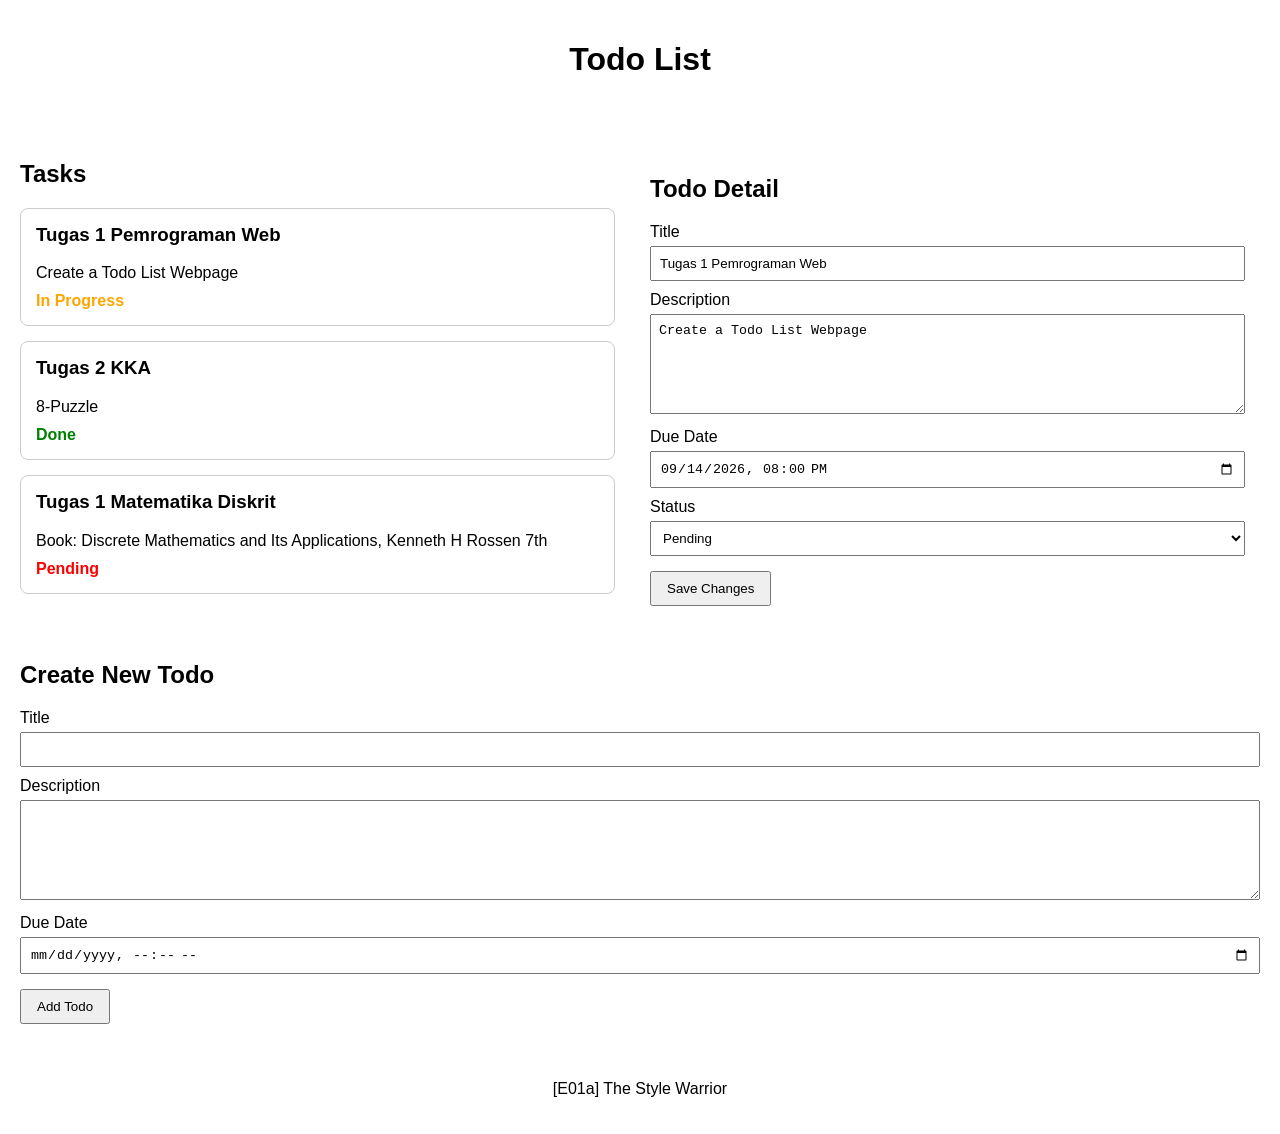
==== index.html @ 02b6187d "Add files via upload" ====
<!DOCTYPE html>
<html>

    <head>
        <title>Todo App</title>
        <meta name="viewport" content="width=device-width, initial-scale=1.0">
        <link rel="stylesheet" href="style.css">
    </head>

    <body>

        <header>
            <h1>Todo List</h1>
        </header>

        <main>

            <section class="todo-list">
                <h2>Tasks</h2>

                <div class="todo-item">
                    <h3>Tugas 1 Pemrograman Web</h3>
                    <p>Create a Todo List Webpage</p>
                    <span class="in-progress">In Progress</span>
                </div>

                <div class="todo-item">
                    <h3>Tugas 2 KKA</h3>
                    <p>8-Puzzle</p>
                    <span class="done">Done</span>
                </div>

                <div class="todo-item">
                    <h3>Tugas 1 Matematika Diskrit</h3>
                    <p>Book: Discrete Mathematics and Its Applications, Kenneth H Rossen 7th</p>
                    <span class="pending">Pending</span>
                </div>

            </section>

            <section class="todo-detail">
                <h2>Todo Detail</h2>
                <label>Title</label>
                <input type="text" value="Tugas 1 Pemrograman Web">
                <label>Description</label>
                <textarea>Create a Todo List Webpage</textarea>
                <label>Due Date</label>
                <input type="datetime-local" value="2026-09-14T20:00">
                <label>Status</label>

                <select>
                    <option>Pending</option>
                    <option>In Progress</option>
                    <option>Done</option>
                </select>

                <button type="button">Save Changes</button>
            </section>

        </main>

        <aside>
            <h2>Create New Todo</h2>

            <form>
                <label>Title</label>
                <input type="text">
                <label>Description</label>
                <textarea></textarea>
                <label>Due Date</label>
                <input type="datetime-local">
                <button type="submit">Add Todo</button>
            </form>
        </aside>

        <footer>
            <p>[E01a] The Style Warrior</p>
        </footer>

    </body>

</html>
---- style.css ----
body {
    font-family: Arial, sans-serif;
    margin: 0;
}

header {
    padding: 20px;
    text-align: center;
}

main {
    display: flex;
    gap: 20px;
    padding: 20px;
}

.todo-list {
    flex: 1;
}

.todo-detail {
    flex: 1;
}

.pending {
    color: red;
}

.in-progress {
    color: orange;
}

.done {
    color: green;
}

.todo-item {
    border: 1px solid #ccc;
    padding: 15px;
    margin-bottom: 15px;
    border-radius: 8px;
}

.todo-item h3 {
    margin-top: 0;
}

.todo-item p {
    margin-bottom: 10px;
}

.todo-item span {
    font-weight: bold;
}

.todo-detail {
    padding: 15px;
}

.todo-detail label,
form label {
    display: block;
    margin-top: 10px;
    margin-bottom: 5px;
}

.todo-detail input,
.todo-detail textarea,
.todo-detail select,
form input,
form textarea {
    width: 100%;
    padding: 8px;
    box-sizing: border-box;
}

.todo-detail textarea,
form textarea {
    height: 100px;
}

button {
    margin-top: 15px;
    padding: 8px 15px;
}

aside {
    padding: 20px;
}

aside h2 {
    margin-top: 0;
}

aside label {
    display: block;
    margin-top: 10px;
    margin-bottom: 5px;
}

aside input,
aside textarea {
    width: 100%;
    padding: 8px;
    box-sizing: border-box;
}

aside textarea {
    height: 100px;
}

aside button {
    margin-top: 15px;
    padding: 8px 15px;
}

@media (max-width: 768px) {
    main {
        flex-direction: column;
    }
}

footer {
    padding: 20px;
    text-align: center;
}
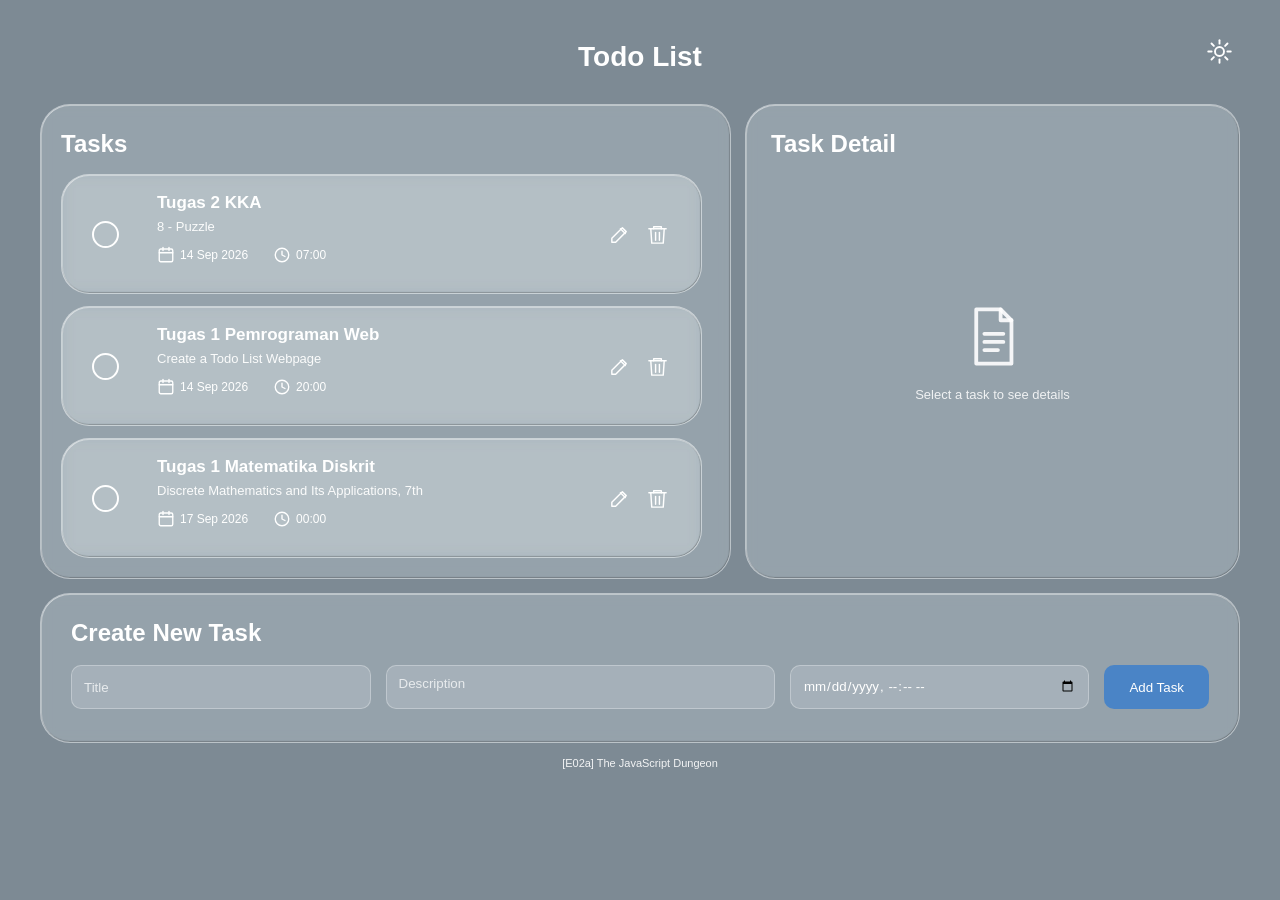
==== commit f23c22bc: "Add files via upload" ====
--- a/index.html
+++ b/index.html
@@ -1,82 +1,233 @@
 <!DOCTYPE html>
-<html>
-
-    <head>
-        <title>Todo App</title>
-        <meta name="viewport" content="width=device-width, initial-scale=1.0">
-        <link rel="stylesheet" href="style.css">
-    </head>
-
-    <body>
+<html lang="en">
+
+<head>
+    <meta charset="UTF-8">
+    <meta name="viewport" content="width=device-width, initial-scale=1.0">
+    <title>Todo App</title>
+    <link rel="stylesheet" href="style.css">
+</head>
+
+<body>
+
+    <div class="app">
 
         <header>
             <h1>Todo List</h1>
+
+            <button
+                id="themeButton"
+                class="theme-button"
+                type="button"
+                aria-label="Toggle dark mode"
+            >
+
+                <svg viewBox="0 0 24 24">
+
+                    <circle
+                        cx="12"
+                        cy="12"
+                        r="4"
+                    ></circle>
+
+                    <line
+                        x1="12"
+                        y1="2"
+                        x2="12"
+                        y2="5"
+                    ></line>
+
+                    <line
+                        x1="12"
+                        y1="19"
+                        x2="12"
+                        y2="22"
+                    ></line>
+
+                    <line
+                        x1="2"
+                        y1="12"
+                        x2="5"
+                        y2="12"
+                    ></line>
+
+                    <line
+                        x1="19"
+                        y1="12"
+                        x2="22"
+                        y2="12"
+                    ></line>
+
+                    <line
+                        x1="4.9"
+                        y1="4.9"
+                        x2="7"
+                        y2="7"
+                    ></line>
+
+                    <line
+                        x1="17"
+                        y1="7"
+                        x2="19.1"
+                        y2="4.9"
+                    ></line>
+
+                    <line
+                        x1="17"
+                        y1="17"
+                        x2="19.1"
+                        y2="19.1"
+                    ></line>
+
+                    <line
+                        x1="4.9"
+                        y1="19.1"
+                        x2="7"
+                        y2="17"
+                    ></line>
+
+                </svg>
+
+            </button>
+
         </header>
 
+
         <main>
 
-            <section class="todo-list">
+            <!-- TASKS -->
+            <section class="tasks-section">
+
                 <h2>Tasks</h2>
 
-                <div class="todo-item">
-                    <h3>Tugas 1 Pemrograman Web</h3>
-                    <p>Create a Todo List Webpage</p>
-                    <span class="in-progress">In Progress</span>
+                <div
+                    id="todoContainer"
+                    class="todo-container"
+                ></div>
+
+            </section>
+
+
+            <!-- TASK DETAIL -->
+            <section class="task-detail">
+
+                <h2>Task Detail</h2>
+
+                <div
+                    id="emptyDetail"
+                    class="empty-detail"
+                >
+
+                    <div class="detail-icon">
+
+                        <svg viewBox="0 0 24 24">
+
+                            <path d="M6 2h9l4 4v16H6z"></path>
+
+                            <polyline points="15,2 15,6 19,6"></polyline>
+
+                            <line
+                                x1="9"
+                                y1="11"
+                                x2="16"
+                                y2="11"
+                            ></line>
+
+                            <line
+                                x1="9"
+                                y1="14"
+                                x2="16"
+                                y2="14"
+                            ></line>
+
+                            <line
+                                x1="9"
+                                y1="17"
+                                x2="14"
+                                y2="17"
+                            ></line>
+
+                        </svg>
+
+                    </div>
+
+                    <p>Select a task to see details</p>
+
                 </div>
 
-                <div class="todo-item">
-                    <h3>Tugas 2 KKA</h3>
-                    <p>8-Puzzle</p>
-                    <span class="done">Done</span>
+                <div
+                    id="detailForm"
+                    class="detail-form hidden"
+                >
+
+                    <label for="editTitle">Title</label>
+
+                    <input
+                        type="text"
+                        id="editTitle"
+                    >
+
+                    <label for="editDescription">Description</label>
+
+                    <textarea id="editDescription"></textarea>
+
+                    <label for="editDueDate">Due Date & Time</label>
+
+                    <input
+                        type="datetime-local"
+                        id="editDueDate"
+                    >
+
+                    <button
+                        type="button"
+                        id="saveButton"
+                    >
+                        Save Changes
+                    </button>
+
                 </div>
 
-                <div class="todo-item">
-                    <h3>Tugas 1 Matematika Diskrit</h3>
-                    <p>Book: Discrete Mathematics and Its Applications, Kenneth H Rossen 7th</p>
-                    <span class="pending">Pending</span>
-                </div>
-
             </section>
 
-            <section class="todo-detail">
-                <h2>Todo Detail</h2>
-                <label>Title</label>
-                <input type="text" value="Tugas 1 Pemrograman Web">
-                <label>Description</label>
-                <textarea>Create a Todo List Webpage</textarea>
-                <label>Due Date</label>
-                <input type="datetime-local" value="2026-09-14T20:00">
-                <label>Status</label>
-
-                <select>
-                    <option>Pending</option>
-                    <option>In Progress</option>
-                    <option>Done</option>
-                </select>
-
-                <button type="button">Save Changes</button>
-            </section>
-
         </main>
 
-        <aside>
-            <h2>Create New Todo</h2>
-
-            <form>
-                <label>Title</label>
-                <input type="text">
-                <label>Description</label>
-                <textarea></textarea>
-                <label>Due Date</label>
-                <input type="datetime-local">
-                <button type="submit">Add Todo</button>
+        <!-- CREATE NEW TASK -->
+        <section class="create-task">
+
+            <h2>Create New Task</h2>
+
+            <form id="todoForm">
+
+                <input
+                    type="text"
+                    id="newTitle"
+                    placeholder="Title"
+                    required
+                >
+
+                <textarea
+                    id="newDescription"
+                    placeholder="Description"
+                    required
+                ></textarea>
+
+                <input
+                    type="datetime-local"
+                    id="newDueDate"
+                    required
+                >
+
+                <button type="submit">Add Task</button>
+
             </form>
-        </aside>
-
-        <footer>
-            <p>[E01a] The Style Warrior</p>
-        </footer>
-
-    </body>
-
+
+        </section>
+
+        <footer>[E02a] The JavaScript Dungeon</footer>
+
+    </div>
+
+    <script src="script.js"></script>
+
+</body>
 </html>
--- a/style.css
+++ b/style.css
@@ -1,126 +1,999 @@
+* {
+    box-sizing: border-box;
+}
+
+html,
 body {
-    font-family: Arial, sans-serif;
     margin: 0;
-}
-
+    min-height: 100%;
+}
+
+body {
+    min-height: 100vh;
+    font-family: "Inter", Arial, Helvetica, sans-serif;
+    color: #ffffff;
+    background-color: #7d8a94;
+    background-image: url("./img/image-3.png");
+    background-size: cover;
+    background-position: center;
+    background-repeat: no-repeat;
+    background-attachment: fixed;
+}
+
+/* APP */
+.app {
+    width: 100%;
+    max-width: 1440px;
+    min-height: 100vh;
+    margin: 0 auto;
+    padding: 28px 40px 18px;
+}
+
+
+/* HEADER */
 header {
-    padding: 20px;
+    position: relative;
+    height: 58px;
+    display: flex;
+    justify-content: center;
+    align-items: center;
+}
+
+header h1 {
+    margin: 0;
+    font-size: 28px;
+    font-weight: 700;
+    color: #ffffff;
+}
+
+/* THEME BUTTON */
+.theme-button {
+    position: absolute;
+    right: 0;
+    top: 2px;
+    width: 42px;
+    height: 42px;
+    display: flex;
+    justify-content: center;
+    align-items: center;
+    padding: 0;
+    border: none;
+    background: transparent;
+    color: #ffffff;
+    cursor: pointer;
+}
+
+.theme-button svg {
+    width: 27px;
+    height: 27px;
+    fill: none;
+    stroke: #ffffff;
+    stroke-width: 1.7;
+    stroke-linecap: round;
+    stroke-linejoin: round;
+}
+
+/* MAIN */
+main {
+    display: grid;
+    grid-template-columns: minmax(0, 766px) minmax(0, 495px);
+    gap: 14px;
+    margin-top: 18px;
+    justify-content: center;
+}
+
+/* OUTER GLASS PANELS */
+.tasks-section,
+.task-detail,
+.create-task {
+    background: rgba(210, 217, 220, 0.30);
+    border: 1px solid rgba(255, 255, 255, 0.35);
+    border-radius: 30px;
+    backdrop-filter: brightness(100%) saturate(105%) blur(7px);
+    -webkit-backdrop-filter: brightness(100%) saturate(105%) blur(7px);
+    box-shadow: 
+        inset 0 1px 0 rgba(255, 255, 255, 0.40),
+        inset 1px 0 0 rgba(255, 255, 255, 0.32),
+        inset 0 -1px 1px rgba(0, 0, 0, 0.20),
+        inset -1px 0 1px rgba(0, 0, 0, 0.16);
+}
+
+/* TASKS PANEL */
+.tasks-section {
+    height: 475px;
+    padding: 25px 20px 15px;
+    overflow: hidden;
+}
+
+.tasks-section h2,
+.task-detail h2,
+.create-task h2 {
+    margin: 0;
+    font-size: 24px;
+    font-weight: 700;
+    color: #ffffff;
+}
+
+/* TODO CONTAINER */
+.todo-container {
+    height: 390px;
+    margin-top: 16px;
+    padding: 0 8px 8px 0;
+    overflow-y: auto;
+    overflow-x: hidden;
+}
+
+/* SCROLLBAR */
+.todo-container::-webkit-scrollbar {
+    width: 6px;
+}
+
+.todo-container::-webkit-scrollbar-track {
+    background: rgba(255, 255, 255, 0.12);
+    border-radius: 10px;
+}
+
+.todo-container::-webkit-scrollbar-thumb {
+    background: rgba(255, 255, 255, 0.75);
+    border-radius: 10px;
+}
+
+/* TODO BUBBLE */
+.todo-item {
+    position: relative;
+    width: 100%;
+    height: 120px;
+    min-height: 120px;
+    margin-bottom: 12px;
+    padding: 18px 80px 14px 95px;
+    background: rgba(210, 217, 220, 0.30);
+    border: 1px solid rgba(255, 255, 255, 0.35);
+    border-radius: 28px;
+    backdrop-filter: brightness(100%) saturate(105%) blur(7px);
+    -webkit-backdrop-filter: brightness(100%) saturate(105%) blur(7px);
+    box-shadow: 
+        inset 0 1px 0 rgba(255, 255, 255, 0.40),
+        inset 1px 0 0 rgba(255, 255, 255, 0.32),
+        inset 0 -1px 1px rgba(0, 0, 0, 0.20),
+        inset -1px 0 1px rgba(0, 0, 0, 0.16);
+    cursor: pointer;
+    transition: transform 0.2s, background 0.2s;
+}
+
+/* TODO HOVER */
+.todo-item:hover {
+    transform: translateY(-2px);
+    background: rgba(210, 217, 220, 0.40);
+}
+
+/* =CHECKBOX */
+.complete-checkbox {
+    position: absolute;
+    left: 30px;
+    top: 46px;
+    appearance: none;
+    width: 27px;
+    height: 27px;
+    margin: 0;
+    border: 2px solid #ffffff;
+    border-radius: 50%;
+    background: transparent;
+    cursor: pointer;
+}
+
+/* CHECKED CHECKBOX */
+.complete-checkbox:checked {
+    background: #ffffff;
+    box-shadow: inset 0 0 0 6px rgba(50, 105, 145, 0.75);
+}
+
+/* TODO TITLE */
+.todo-item h3 {
+    margin: 0 0 6px;
+    padding: 0;
+    font-size: 17px;
+    font-weight: 700;
+    color: #ffffff;
+}
+
+/* TODO DESCRIPTION */
+.todo-item p {
+    margin: 0 0 12px;
+    padding: 0;
+    font-size: 13px;
+    color: rgba(255, 255, 255, 0.95);
+    white-space: nowrap;
+    overflow: hidden;
+    text-overflow: ellipsis;
+}
+
+/* DATE AND TIME */
+.todo-date {
+    display: flex;
+    align-items: center;
+    gap: 25px;
+    font-size: 12px;
+    color: #ffffff;
+}
+
+.todo-date span {
+    display: flex;
+    align-items: center;
+    gap: 5px;
+    white-space: nowrap;
+    color: #ffffff;
+}
+
+.todo-date svg {
+    width: 18px;
+    height: 18px;
+    fill: none;
+    stroke: #ffffff;
+    stroke-width: 1.8;
+    stroke-linecap: round;
+    stroke-linejoin: round;
+}
+
+/* EDIT AND DELETE */
+.todo-actions {
+    position: absolute;
+    right: 30px;
+    top: 45px;
+    display: flex;
+    gap: 10px;
+}
+
+.todo-actions button {
+    width: 28px;
+    height: 28px;
+    display: flex;
+    justify-content: center;
+    align-items: center;
+    padding: 0;
+    border: none;
+    background: transparent;
+    color: #ffffff;
+    cursor: pointer;
+}
+
+.todo-actions button:hover {
+    transform: scale(1.1);
+}
+
+.todo-actions svg {
+    width: 23px;
+    height: 23px;
+    fill: none;
+    stroke: #ffffff;
+    stroke-width: 1.5;
+    stroke-linecap: round;
+    stroke-linejoin: round;
+}
+
+/* COMPLETED */
+.todo-item.completed {
+    opacity: 0.60;
+}
+
+.todo-item.completed h3,
+.todo-item.completed p {
+    text-decoration: line-through;
+}
+
+/* TASK DETAIL */
+.task-detail {
+    height: 475px;
+    padding: 25px;
+    overflow: hidden;
+}
+
+/* EMPTY DETAIL */
+.empty-detail {
+    height: 390px;
+    display: flex;
+    flex-direction: column;
+    justify-content: center;
+    align-items: center;
+    gap: 14px;
     text-align: center;
 }
 
-main {
+.detail-icon svg {
+    width: 65px;
+    height: 65px;
+    fill: none;
+    stroke: rgba(255, 255, 255, 0.90);
+    stroke-width: 1.4;
+    stroke-linecap: round;
+    stroke-linejoin: round;
+}
+
+.empty-detail p {
+    margin: 0;
+    font-size: 13px;
+    color: rgba(255, 255, 255, 0.85);
+}
+
+/* DETAIL FORM */
+.detail-form {
     display: flex;
-    gap: 20px;
-    padding: 20px;
-}
-
-.todo-list {
-    flex: 1;
-}
-
-.todo-detail {
-    flex: 1;
-}
-
-.pending {
-    color: red;
-}
-
-.in-progress {
-    color: orange;
-}
-
-.done {
-    color: green;
-}
-
+    flex-direction: column;
+    gap: 8px;
+    margin-top: 20px;
+}
+
+.detail-form label {
+    font-size: 13px;
+    font-weight: 600;
+    color: #ffffff;
+}
+
+.detail-form input,
+.detail-form textarea {
+    width: 100%;
+    padding: 10px;
+    border: 1px solid rgba(255, 255, 255, 0.30);
+    border-radius: 10px;
+    background: rgba(210, 220, 225, 0.25);
+    color: #ffffff;
+    outline: none;
+    font-family: inherit;
+}
+
+.detail-form textarea {
+    height: 100px;
+    resize: none;
+}
+
+.detail-form input:focus,
+.detail-form textarea:focus {
+    border-color: rgba(255, 255, 255, 0.80);
+}
+
+.detail-form button {
+    align-self: center;
+    margin-top: 15px;
+    padding: 10px 24px;
+    border: none;
+    border-radius: 10px;
+    background: rgba(55, 125, 205, 0.80);
+    color: #ffffff;
+    cursor: pointer;
+}
+
+.detail-form button:hover {
+    background: rgba(55, 125, 205, 1);
+}
+
+/* CREATE TASK */
+.create-task {
+    width: 100%;
+    min-height: 150px;
+    margin-top: 14px;
+    padding: 25px 30px;
+}
+
+.create-task h2 {
+    margin-bottom: 18px;
+}
+
+/* CREATE FORM */
+#todoForm {
+    display: grid;
+    grid-template-columns: 1fr 1.3fr 1fr auto;
+    gap: 15px;
+    align-items: center;
+}
+
+#todoForm input,
+#todoForm textarea {
+    width: 100%;
+    height: 44px;
+    padding: 10px 12px;
+    border: 1px solid rgba(255, 255, 255, 0.30);
+    border-radius: 10px;
+    background: rgba(210, 220, 225, 0.25);
+    color: #ffffff;
+    outline: none;
+    font-family: inherit;
+}
+
+#todoForm textarea {
+    resize: none;
+}
+
+#todoForm input::placeholder,
+#todoForm textarea::placeholder {
+    color: rgba(255, 255, 255, 0.75);
+}
+
+#todoForm button {
+    height: 44px;
+    padding: 0 25px;
+    border: none;
+    border-radius: 10px;
+    background: rgba(55, 125, 205, 0.80);
+    color: #ffffff;
+    cursor: pointer;
+}
+
+#todoForm button:hover {
+    background: rgba(55, 125, 205, 1);
+}
+
+/* FOOTER */
+footer {
+    height: 40px;
+    display: flex;
+    justify-content: center;
+    align-items: center;
+    font-size: 11px;
+    color: rgba(255, 255, 255, 0.90);
+}
+
+/* HIDDEN */
+.hidden {
+    display: none;
+}
+
+/* DARK MODE */
+body.dark-mode {
+    color: #111111;
+}
+
+/* DARK OUTER BUBBLES */
+
+body.dark-mode
+.tasks-section,
+body.dark-mode
+.task-detail,
+body.dark-mode
+.create-task {
+    background: rgba(60, 76, 88, 0.78);
+    border-color: rgba(255, 255, 255, 0.20);
+    color: #111111;
+    box-shadow: 
+    inset 0 1px 0 rgba(255, 255, 255, 0.12),
+        inset 1px 0 0 rgba(255, 255, 255, 0.08),
+        0 8px 25px rgba(0, 0, 0, 0.30);
+}
+
+/* DARK INNER BUBBLES */
+body.dark-mode
 .todo-item {
-    border: 1px solid #ccc;
-    padding: 15px;
-    margin-bottom: 15px;
-    border-radius: 8px;
-}
-
-.todo-item h3 {
-    margin-top: 0;
-}
-
-.todo-item p {
-    margin-bottom: 10px;
-}
-
-.todo-item span {
-    font-weight: bold;
-}
-
-.todo-detail {
-    padding: 15px;
-}
-
-.todo-detail label,
-form label {
-    display: block;
-    margin-top: 10px;
-    margin-bottom: 5px;
-}
-
-.todo-detail input,
-.todo-detail textarea,
-.todo-detail select,
-form input,
-form textarea {
-    width: 100%;
-    padding: 8px;
-    box-sizing: border-box;
-}
-
-.todo-detail textarea,
-form textarea {
-    height: 100px;
-}
-
-button {
-    margin-top: 15px;
-    padding: 8px 15px;
-}
-
-aside {
-    padding: 20px;
-}
-
-aside h2 {
-    margin-top: 0;
-}
-
-aside label {
-    display: block;
-    margin-top: 10px;
-    margin-bottom: 5px;
-}
-
-aside input,
-aside textarea {
-    width: 100%;
-    padding: 8px;
-    box-sizing: border-box;
-}
-
-aside textarea {
-    height: 100px;
-}
-
-aside button {
-    margin-top: 15px;
-    padding: 8px 15px;
-}
-
-@media (max-width: 768px) {
+    background: rgba(60, 76, 88, 0.78);
+    border-color: rgba(255, 255, 255, 0.20);
+    color: #111111;
+}
+
+body.dark-mode
+.todo-item:hover {
+    background: rgba(60, 76, 88, 0.88);
+}
+
+/* DARK MODE ALL TEXT */
+body.dark-mode h1,
+body.dark-mode h2,
+body.dark-mode h3,
+body.dark-mode p,
+body.dark-mode label,
+body.dark-mode span,
+body.dark-mode footer,
+body.dark-mode .todo-item,
+body.dark-mode .todo-item h3,
+body.dark-mode .todo-item p,
+body.dark-mode .todo-date,
+body.dark-mode .todo-date span,
+body.dark-mode .task-detail,
+body.dark-mode .task-detail h2,
+body.dark-mode .create-task,
+body.dark-mode .create-task h2,
+body.dark-mode .empty-detail p,
+body.dark-mode .detail-form label {
+    color: #111111;
+}
+
+/* DARK MODE ICONS */
+body.dark-mode svg {
+    color: #111111;
+    stroke: #111111;
+}
+
+body.dark-mode .todo-date svg {
+    stroke: #111111;
+}
+
+body.dark-mode .todo-actions svg {
+    stroke: #111111;
+}
+
+body.dark-mode .detail-icon svg {
+    stroke: #111111;
+}
+
+/* DARK CHECKBOX */
+body.dark-mode
+.complete-checkbox {
+    border-color: #111111;
+    background: transparent;
+}
+
+body.dark-mode
+.complete-checkbox:checked {
+    background: #111111;
+    box-shadow: inset 0 0 0 5px rgba(210, 217, 220, 0.80);
+}
+
+/* DARK THEME ICON */
+body.dark-mode
+.theme-button {
+    color: #111111;
+}
+
+body.dark-mode
+.theme-button svg {
+    stroke: #111111;
+}
+
+/* DARK INPUT */
+body.dark-mode
+.detail-form input,
+body.dark-mode
+.detail-form textarea,
+body.dark-mode
+#todoForm input,
+body.dark-mode
+#todoForm textarea {
+    background: rgba(40, 58, 70, 0.70);
+    border-color: rgba(255, 255, 255, 0.20);
+    color: #111111;
+    -webkit-text-fill-color: #111111;
+}
+
+/* DARK PLACEHOLDER */
+body.dark-mode
+.detail-form input::placeholder,
+body.dark-mode
+.detail-form textarea::placeholder,
+body.dark-mode
+#todoForm input::placeholder,
+body.dark-mode
+#todoForm textarea::placeholder {
+    color:
+        rgba(17, 17, 17, 0.75);
+
+    opacity: 1;
+}
+
+/* DARK DATE INPUT */
+body.dark-mode
+input[type="datetime-local"] {
+    color: #111111;
+    -webkit-text-fill-color: #111111;
+}
+
+body.dark-mode
+input[type="datetime-local"]::-webkit-datetime-edit,
+body.dark-mode
+input[type="datetime-local"]::-webkit-datetime-edit-fields-wrapper,
+body.dark-mode
+input[type="datetime-local"]::-webkit-datetime-edit-text,
+body.dark-mode
+input[type="datetime-local"]::-webkit-datetime-edit-month-field,
+body.dark-mode
+input[type="datetime-local"]::-webkit-datetime-edit-day-field,
+body.dark-mode
+input[type="datetime-local"]::-webkit-datetime-edit-year-field,
+body.dark-mode
+input[type="datetime-local"]::-webkit-datetime-edit-hour-field,
+body.dark-mode
+input[type="datetime-local"]::-webkit-datetime-edit-minute-field,
+body.dark-mode
+input[type="datetime-local"]::-webkit-datetime-edit-ampm-field {
+    color: #111111;
+    -webkit-text-fill-color: #111111;
+}
+
+body.dark-mode
+input[type="datetime-local"]::-webkit-calendar-picker-indicator {
+    filter: none;
+    opacity: 1;
+}
+
+/* DARK BUTTON TEXT */
+body.dark-mode
+.detail-form button,
+body.dark-mode
+#todoForm button {
+    color: #111111;
+}
+
+/* DARK ACTION BUTTON */
+body.dark-mode
+.todo-actions button {
+    color: #111111;
+}
+
+
+/* DARK SCROLLBAR */
+body.dark-mode
+.todo-container::-webkit-scrollbar-track {
+    background: rgba(0, 0, 0, 0.15);
+}
+
+body.dark-mode
+.todo-container::-webkit-scrollbar-thumb {
+    background: rgba(0, 0, 0, 0.40);
+}
+
+
+/* MOBILE */
+@media (max-width: 900px) {
+    body {
+        background-attachment: scroll;
+    }
+
+    /* APP */
+    .app {
+        min-height: 100vh;
+        padding: 10px 10px 8px;
+    }
+
+    /* HEADER */
+    header {
+        height: 52px;
+    }
+
+    header h1 {
+        font-size: 24px;
+    }
+
+    .theme-button {
+        right: 0;
+        top: 0;
+        width: 38px;
+        height: 38px;
+    }
+
+    .theme-button svg {
+        width: 23px;
+        height: 23px;
+    }
+
+    /* MAIN */
     main {
+        display: flex;
         flex-direction: column;
-    }
-}
-
-footer {
-    padding: 20px;
-    text-align: center;
+        gap: 10px;
+        margin-top: 6px;
+    }
+
+    /* TASKS PANEL */
+    .tasks-section {
+        height: 370px;
+        min-height: 370px;
+        padding: 14px 10px 10px;
+        border-radius: 20px;
+    }
+
+    .tasks-section h2,
+    .task-detail h2,
+    .create-task h2 {
+        margin-left: 4px;
+        font-size: 19px;
+    }
+
+    /* TODO CONTAINER */
+    .todo-container {
+        height: 310px;
+        margin-top: 9px;
+        padding: 0 4px 4px 0;
+        overflow-y: auto;
+    }
+
+    /* TODO BUBBLE */
+    .todo-item {
+        height: 94px;
+        min-height: 94px;
+        margin-bottom: 8px;
+        padding: 12px 45px 9px 48px;
+        border-radius: 17px;
+    }
+
+    /* CHECKBOX */
+    .complete-checkbox {
+        left: 17px;
+        top: 36px;
+        width: 18px;
+        height: 18px;
+        border-width: 2px;
+    }
+
+    .complete-checkbox:checked {
+        box-shadow: inset 0 0 0 4px rgba(50, 105, 145, 0.75);
+    }
+
+    /* TITLE */
+    .todo-item h3 {
+        margin: 0 0 3px;
+        font-size: 12px;
+        line-height: 1.2;
+        white-space: nowrap;
+        overflow: hidden;
+        text-overflow: ellipsis;
+    }
+
+    /* DESCRIPTION */
+    .todo-item p {
+        margin: 0 0 6px;
+        font-size: 9px;
+        line-height: 1.2;
+        white-space: nowrap;
+        overflow: hidden;
+        text-overflow: ellipsis;
+    }
+
+    /* DATE + TIME */
+    .todo-date {
+        display: flex;
+        align-items: center;
+        gap: 7px;
+        font-size: 7.5px;
+        line-height: 1;
+    }
+
+    .todo-date span {
+        gap: 3px;
+        font-size: 7.5px;
+        white-space: nowrap;
+    }
+
+    .todo-date svg {
+        width: 10px;
+        height: 10px;
+        stroke-width: 1.7;
+    }
+
+    /* EDIT + DELETE */
+    .todo-actions {
+        right: 9px;
+        top: 35px;
+        gap: 2px;
+    }
+
+    .todo-actions button {
+        width: 18px;
+        height: 18px;
+    }
+
+    .todo-actions svg {
+        width: 14px;
+        height: 14px;
+        stroke-width: 1.5;
+    }
+
+    /* TASK DETAIL */
+    .task-detail {
+        height: auto;
+        min-height: 300px;
+        padding: 15px 14px;
+        border-radius: 20px;
+        overflow: hidden;
+    }
+
+    .empty-detail {
+        height: 210px;
+        gap: 10px;
+    }
+
+    .detail-icon svg {
+        width: 44px;
+        height: 44px;
+    }
+
+    .empty-detail p {
+        font-size: 10px;
+    }
+
+    /* DETAIL FORM */
+    .detail-form {
+        gap: 6px;
+        margin-top: 10px;
+    }
+
+    .detail-form label {
+        font-size: 11px;
+    }
+
+    .detail-form input,
+    .detail-form textarea {
+        width: 100%;
+        padding: 8px 9px;
+        font-size: 10px;
+        border-radius: 8px;
+    }
+
+    .detail-form input {
+        height: 38px;
+        min-height: 38px;
+        max-height: 38px;
+    }
+
+    .detail-form textarea {
+        height: 65px;
+        min-height: 65px;
+        max-height: 65px;
+        resize: none;
+    }
+
+    /* DUE DATE MOBILE */
+    .detail-form input[type="datetime-local"] {
+        width: 100%;
+        height: 38px;
+        min-height: 38px;
+        max-height: 38px;
+        padding: 8px;
+        font-size: 9px;
+        line-height: 20px;
+        -webkit-appearance: none;
+        appearance: none;
+    }
+
+    .detail-form input[type="datetime-local"]::-webkit-calendar-picker-indicator {
+        width: 14px;
+        height: 14px;
+        margin-left: 4px;
+    }
+
+    /* SAVE BUTTON */
+    .detail-form button {
+        margin-top: 9px;
+        padding: 8px 18px;
+        font-size: 10px;
+        border-radius: 8px;
+    }
+
+    /* CREATE TASK */
+    .create-task {
+        min-height: auto;
+        margin-top: 14px;
+        padding: 16px;
+        border-radius: 20px;
+    }
+
+    .create-task h2 {
+        margin-bottom: 12px;
+    }
+
+    /* CREATE FORM */
+    #todoForm {
+        display: flex;
+        flex-direction: column;
+        gap: 7px;
+    }
+
+    #todoForm input,
+    #todoForm textarea {
+        width: 100%;
+        height: 38px;
+        min-height: 38px;
+        max-height: 38px;
+        padding: 8px 10px;
+        font-size: 10px;
+        border-radius: 8px;
+    }
+
+    #todoForm textarea {
+        resize: none;
+    }
+
+    /* CREATE DATE MOBILE */
+    #todoForm input[type="datetime-local"] {
+        width: 100%;
+        height: 38px;
+        min-height: 38px;
+        max-height: 38px;
+        padding: 8px;
+        font-size: 9px;
+        line-height: 20px;
+        -webkit-appearance: none;
+        appearance: none;
+    }
+
+    #todoForm input[type="datetime-local"]::-webkit-calendar-picker-indicator {
+        width: 14px;
+        height: 14px;
+        margin-left: 4px;
+    }
+
+    /* ADD TASK BUTTON*/
+    #todoForm button {
+        width: 100%;
+        height: 38px;
+        min-height: 38px;
+        font-size: 10px;
+        border-radius: 8px;
+    }
+
+    /* FOOTER */
+    footer {
+        height: 30px;
+        font-size: 8px;
+    }
+
+    /* MOBILE DARK MODE */
+    body.dark-mode h1,
+    body.dark-mode h2,
+    body.dark-mode h3,
+    body.dark-mode p,
+    body.dark-mode label,
+    body.dark-mode span,
+    body.dark-mode footer {
+        color: #111111;
+    }
+
+    body.dark-mode .todo-item h3,
+    body.dark-mode .todo-item p,
+    body.dark-mode .todo-date,
+    body.dark-mode .todo-date span {
+        color: #111111;
+    }
+
+    body.dark-mode .detail-form label {
+        color: #111111;
+    }
+
+    body.dark-mode .detail-form input,
+    body.dark-mode .detail-form textarea,
+    body.dark-mode #todoForm input,
+    body.dark-mode #todoForm textarea {
+        color: #111111;
+        -webkit-text-fill-color: #111111;
+    }
+
+    body.dark-mode input[type="datetime-local"] {
+        color: #111111;
+        -webkit-text-fill-color: #111111;
+    }
+
+    body.dark-mode
+    input[type="datetime-local"]::-webkit-datetime-edit,
+    body.dark-mode
+    input[type="datetime-local"]::-webkit-datetime-edit-fields-wrapper,
+    body.dark-mode
+    input[type="datetime-local"]::-webkit-datetime-edit-text,
+    body.dark-mode
+    input[type="datetime-local"]::-webkit-datetime-edit-month-field,
+    body.dark-mode
+    input[type="datetime-local"]::-webkit-datetime-edit-day-field,
+    body.dark-mode
+    input[type="datetime-local"]::-webkit-datetime-edit-year-field,
+    body.dark-mode
+    input[type="datetime-local"]::-webkit-datetime-edit-hour-field,
+    body.dark-mode
+    input[type="datetime-local"]::-webkit-datetime-edit-minute-field,
+    body.dark-mode
+    input[type="datetime-local"]::-webkit-datetime-edit-ampm-field {
+        color: #111111;
+        -webkit-text-fill-color: #111111;
+    }
+
+    body.dark-mode
+    input::placeholder,
+    body.dark-mode
+    textarea::placeholder {
+        color: rgba(17, 17, 17, 0.70);
+        opacity: 1;
+    }
+
+    body.dark-mode
+    .todo-actions svg,
+    body.dark-mode
+    .todo-date svg,
+    body.dark-mode
+    .theme-button svg,
+    body.dark-mode
+    .detail-icon svg {
+        stroke: #111111;
+    }
 }
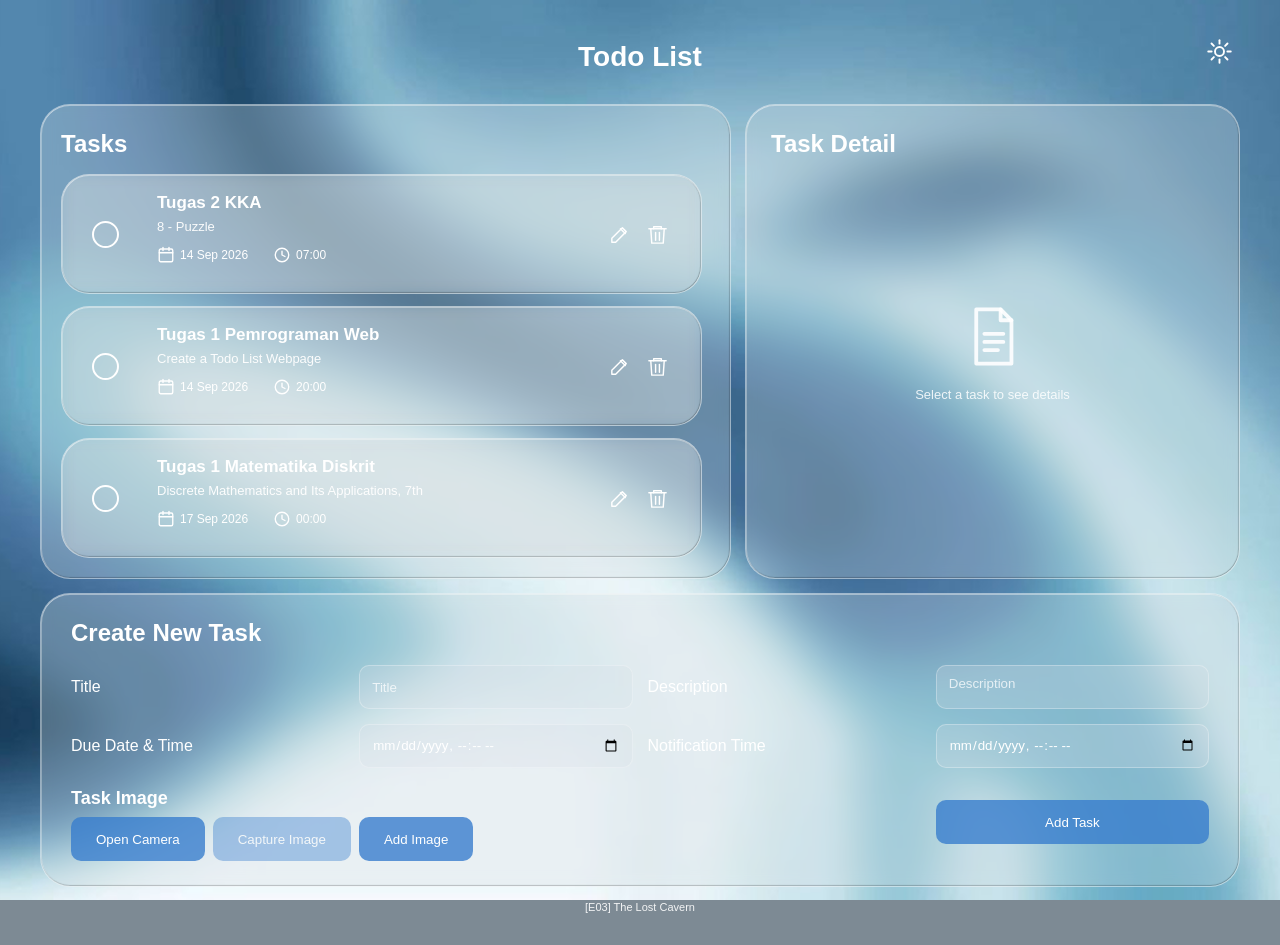
==== commit 33c172e9: "Add files via upload" ====
--- a/index.html
+++ b/index.html
@@ -4,6 +4,7 @@
 <head>
     <meta charset="UTF-8">
     <meta name="viewport" content="width=device-width, initial-scale=1.0">
+    <meta name="description" content="Todo List application for managing tasks">
     <title>Todo App</title>
     <link rel="stylesheet" href="style.css">
 </head>
@@ -12,7 +13,9 @@
 
     <div class="app">
 
+        <!-- HEADER -->
         <header>
+
             <h1>Todo List</h1>
 
             <button
@@ -22,7 +25,11 @@
                 aria-label="Toggle dark mode"
             >
 
-                <svg viewBox="0 0 24 24">
+                <svg
+                    viewBox="0 0 24 24"
+                    aria-hidden="true"
+                    focusable="false"
+                >
 
                     <circle
                         cx="12"
@@ -96,22 +103,23 @@
         <main>
 
             <!-- TASKS -->
-            <section class="tasks-section">
-
-                <h2>Tasks</h2>
+            <section class="tasks-section" aria-labelledby="tasks-heading">
+
+                <h2 id="tasks-heading">Tasks</h2>
 
                 <div
                     id="todoContainer"
                     class="todo-container"
+                    aria-live="polite"
+                    aria-label="Todo list"
                 ></div>
 
             </section>
 
-
             <!-- TASK DETAIL -->
-            <section class="task-detail">
-
-                <h2>Task Detail</h2>
+            <section class="task-detail" aria-labelledby="detail-heading">
+
+                <h2 id="detail-heading">Task Detail</h2>
 
                 <div
                     id="emptyDetail"
@@ -124,7 +132,9 @@
 
                             <path d="M6 2h9l4 4v16H6z"></path>
 
-                            <polyline points="15,2 15,6 19,6"></polyline>
+                            <polyline
+                                points="15,2 15,6 19,6"
+                            ></polyline>
 
                             <line
                                 x1="9"
@@ -155,6 +165,7 @@
 
                 </div>
 
+                <!-- EDIT TASK FORM -->
                 <div
                     id="detailForm"
                     class="detail-form hidden"
@@ -165,17 +176,29 @@
                     <input
                         type="text"
                         id="editTitle"
+                        required
                     >
 
                     <label for="editDescription">Description</label>
 
-                    <textarea id="editDescription"></textarea>
+                    <textarea
+                        id="editDescription"
+                        required
+                    ></textarea>
 
                     <label for="editDueDate">Due Date & Time</label>
 
                     <input
                         type="datetime-local"
                         id="editDueDate"
+                        required
+                    >
+
+                    <label for="editNotificationTime">Notification Time</label>
+
+                    <input
+                        type="datetime-local"
+                        id="editNotificationTime"
                     >
 
                     <button
@@ -192,11 +215,14 @@
         </main>
 
         <!-- CREATE NEW TASK -->
-        <section class="create-task">
-
-            <h2>Create New Task</h2>
+        <section class="create-task" aria-labelledby="create-heading">
+
+            <h2 id="create-heading">Create New Task</h2>
 
             <form id="todoForm">
+
+                <!-- TITLE -->
+                <label for="newTitle">Title</label>
 
                 <input
                     type="text"
@@ -205,29 +231,114 @@
                     required
                 >
 
+                <!-- DESCRIPTION -->
+                <label for="newDescription">Description</label>
+
                 <textarea
                     id="newDescription"
                     placeholder="Description"
                     required
                 ></textarea>
 
+                <!-- DUE DATE -->
+                <label for="newDueDate">Due Date & Time</label>
+
                 <input
                     type="datetime-local"
                     id="newDueDate"
                     required
                 >
 
+                <!-- NOTIFICATION TIME -->
+                <label for="newNotificationTime">Notification Time</label>
+
+                <input
+                    type="datetime-local"
+                    id="newNotificationTime"
+                >
+
+                <!-- TASK IMAGE -->
+                <div class="image-field">
+
+                    <span class="field-label">Task Image</span>
+
+                    <div class="image-buttons">
+
+                        <!-- OPEN / STOP CAMERA -->
+                        <button
+                            type="button"
+                            id="startCameraButton"
+                        >
+                            Open Camera
+                        </button>
+
+                        <!-- CAPTURE IMAGE -->
+                        <button
+                            type="button"
+                            id="captureButton"
+                            disabled
+                        >
+                            Capture Image
+                        </button>
+
+
+                        <!-- ADD IMAGE FROM FILE -->
+                        <button
+                            type="button"
+                            id="addImageButton"
+                        >
+                            Add Image
+                        </button>
+
+
+                        <!-- HIDDEN FILE INPUT -->
+                        <input
+                            type="file"
+                            id="imageInput"
+                            accept="image/*"
+                            class="hidden"
+                        >
+
+                    </div>
+
+                    <!-- CAMERA PREVIEW -->
+                    <video
+                        id="cameraPreview"
+                        class="camera-preview hidden"
+                        autoplay
+                        playsinline
+                        aria-label="Camera preview"
+                    ></video>
+
+                    <!-- CANVAS -->
+                    <canvas
+                        id="cameraCanvas"
+                        class="hidden"
+                    ></canvas>
+
+                    <!-- IMAGE PREVIEW -->
+                    <img
+                        id="imagePreview"
+                        class="image-preview hidden"
+                        alt="Preview of selected task image"
+                    >
+
+                </div>
+
+
+                <!-- ADD TASK -->
                 <button type="submit">Add Task</button>
 
             </form>
 
         </section>
 
-        <footer>[E02a] The JavaScript Dungeon</footer>
+
+        <!-- FOOTER -->
+        <footer>[E03] The Lost Cavern</footer>
 
     </div>
 
     <script src="script.js"></script>
-
 </body>
 </html>
--- a/style.css
+++ b/style.css
@@ -166,7 +166,7 @@
     background: rgba(210, 217, 220, 0.40);
 }
 
-/* =CHECKBOX */
+/* CHECKBOX */
 .complete-checkbox {
     position: absolute;
     left: 30px;
@@ -181,7 +181,6 @@
     cursor: pointer;
 }
 
-/* CHECKED CHECKBOX */
 .complete-checkbox:checked {
     background: #ffffff;
     box-shadow: inset 0 0 0 6px rgba(50, 105, 145, 0.75);
@@ -368,8 +367,9 @@
 /* CREATE TASK */
 .create-task {
     width: 100%;
+    max-width: 1275px;
     min-height: 150px;
-    margin-top: 14px;
+    margin: 14px auto 0;
     padding: 25px 30px;
 }
 
@@ -380,7 +380,7 @@
 /* CREATE FORM */
 #todoForm {
     display: grid;
-    grid-template-columns: 1fr 1.3fr 1fr auto;
+    grid-template-columns: 1fr 1fr 1fr 1fr;
     gap: 15px;
     align-items: center;
 }
@@ -421,6 +421,11 @@
     background: rgba(55, 125, 205, 1);
 }
 
+#todoForm > .add-task-button {
+    grid-column: 4;
+    grid-row: 2;
+}
+
 /* FOOTER */
 footer {
     height: 40px;
@@ -429,6 +434,68 @@
     align-items: center;
     font-size: 11px;
     color: rgba(255, 255, 255, 0.90);
+}
+
+/* TASK IMAGE */
+.image-field {
+    margin-top: 5px;
+    grid-column: 1 / 4;
+}
+
+.field-label {
+    display: block;
+    margin-bottom: 8px;
+    font-size: 18px;
+    font-weight: 600;
+    color: #ffffff;
+}
+
+.image-buttons {
+    display: flex;
+    align-items: center;
+    gap: 8px;
+    flex-wrap: nowrap;
+}
+
+.image-buttons button {
+    height: 44px;
+    padding: 0 20px;
+    border: none;
+    border-radius: 10px;
+    background: rgba(55, 125, 205, 0.80);
+    color: #ffffff;
+    cursor: pointer;
+}
+
+.image-buttons button:hover {
+    background: rgba(55, 125, 205, 1);
+}
+
+.camera-preview,
+.image-preview {
+    width: 100%;
+    max-width: 400px;
+    margin-top: 10px;
+    border-radius: 10px;
+}
+
+.image-preview {
+    display: block;
+}
+
+button:disabled {
+    opacity: 0.5;
+    cursor: not-allowed;
+}
+
+/* ACCESSIBILITY FOCUS */
+.detail-form input:focus-visible,
+.detail-form textarea:focus-visible,
+#todoForm input:focus-visible,
+#todoForm textarea:focus-visible,
+button:focus-visible {
+    outline: 2px solid #ffffff;
+    outline-offset: 2px;
 }
 
 /* HIDDEN */
@@ -572,30 +639,20 @@
     -webkit-text-fill-color: #111111;
 }
 
-body.dark-mode
-input[type="datetime-local"]::-webkit-datetime-edit,
-body.dark-mode
-input[type="datetime-local"]::-webkit-datetime-edit-fields-wrapper,
-body.dark-mode
-input[type="datetime-local"]::-webkit-datetime-edit-text,
-body.dark-mode
-input[type="datetime-local"]::-webkit-datetime-edit-month-field,
-body.dark-mode
-input[type="datetime-local"]::-webkit-datetime-edit-day-field,
-body.dark-mode
-input[type="datetime-local"]::-webkit-datetime-edit-year-field,
-body.dark-mode
-input[type="datetime-local"]::-webkit-datetime-edit-hour-field,
-body.dark-mode
-input[type="datetime-local"]::-webkit-datetime-edit-minute-field,
-body.dark-mode
-input[type="datetime-local"]::-webkit-datetime-edit-ampm-field {
+body.dark-mode input[type="datetime-local"]::-webkit-datetime-edit,
+body.dark-mode input[type="datetime-local"]::-webkit-datetime-edit-fields-wrapper,
+body.dark-mode input[type="datetime-local"]::-webkit-datetime-edit-text,
+body.dark-mode input[type="datetime-local"]::-webkit-datetime-edit-month-field,
+body.dark-mode input[type="datetime-local"]::-webkit-datetime-edit-day-field,
+body.dark-mode input[type="datetime-local"]::-webkit-datetime-edit-year-field,
+body.dark-mode input[type="datetime-local"]::-webkit-datetime-edit-hour-field,
+body.dark-mode input[type="datetime-local"]::-webkit-datetime-edit-minute-field,
+body.dark-mode input[type="datetime-local"]::-webkit-datetime-edit-ampm-field {
     color: #111111;
     -webkit-text-fill-color: #111111;
 }
 
-body.dark-mode
-input[type="datetime-local"]::-webkit-calendar-picker-indicator {
+body.dark-mode input[type="datetime-local"]::-webkit-calendar-picker-indicator {
     filter: none;
     opacity: 1;
 }
@@ -614,7 +671,6 @@
     color: #111111;
 }
 
-
 /* DARK SCROLLBAR */
 body.dark-mode
 .todo-container::-webkit-scrollbar-track {
@@ -625,7 +681,6 @@
 .todo-container::-webkit-scrollbar-thumb {
     background: rgba(0, 0, 0, 0.40);
 }
-
 
 /* MOBILE */
 @media (max-width: 900px) {
@@ -693,12 +748,15 @@
 
     /* TODO BUBBLE */
     .todo-item {
-        height: 94px;
-        min-height: 94px;
-        margin-bottom: 8px;
-        padding: 12px 45px 9px 48px;
-        border-radius: 17px;
-    }
+    height: 94px;
+    min-height: 94px;
+    margin-bottom: 8px;
+    padding: 0 45px 0 48px;
+    border-radius: 17px;
+    display: flex;
+    flex-direction: column;
+    justify-content: center;
+}
 
     /* CHECKBOX */
     .complete-checkbox {
@@ -906,11 +964,45 @@
         margin-left: 4px;
     }
 
-    /* ADD TASK BUTTON*/
-    #todoForm button {
+    /* TASK IMAGE MOBILE */
+    .image-field {
+        width: 100%;
+        margin-top: 5px;
+    }
+
+    .field-label {
+        margin-bottom: 6px;
+        font-size: 10px;
+    }
+
+    .image-buttons {
+        width: 100%;
+        gap: 6px;
+    }
+
+    .image-buttons button {
+        width: auto;
+        height: 38px;
+        min-height: 38px;
+        font-size: 10px;
+        padding: 0 12px;
+        border-radius: 8px;
+    }
+
+    .camera-preview,
+    .image-preview {
+        width: 100%;
+        max-width: 100%;
+        margin-top: 8px;
+        border-radius: 8px;
+    }
+
+    /* ADD TASK BUTTON */
+    #todoForm > .add-task-button {
         width: 100%;
         height: 38px;
         min-height: 38px;
+        margin-top: 2px;
         font-size: 10px;
         border-radius: 8px;
     }
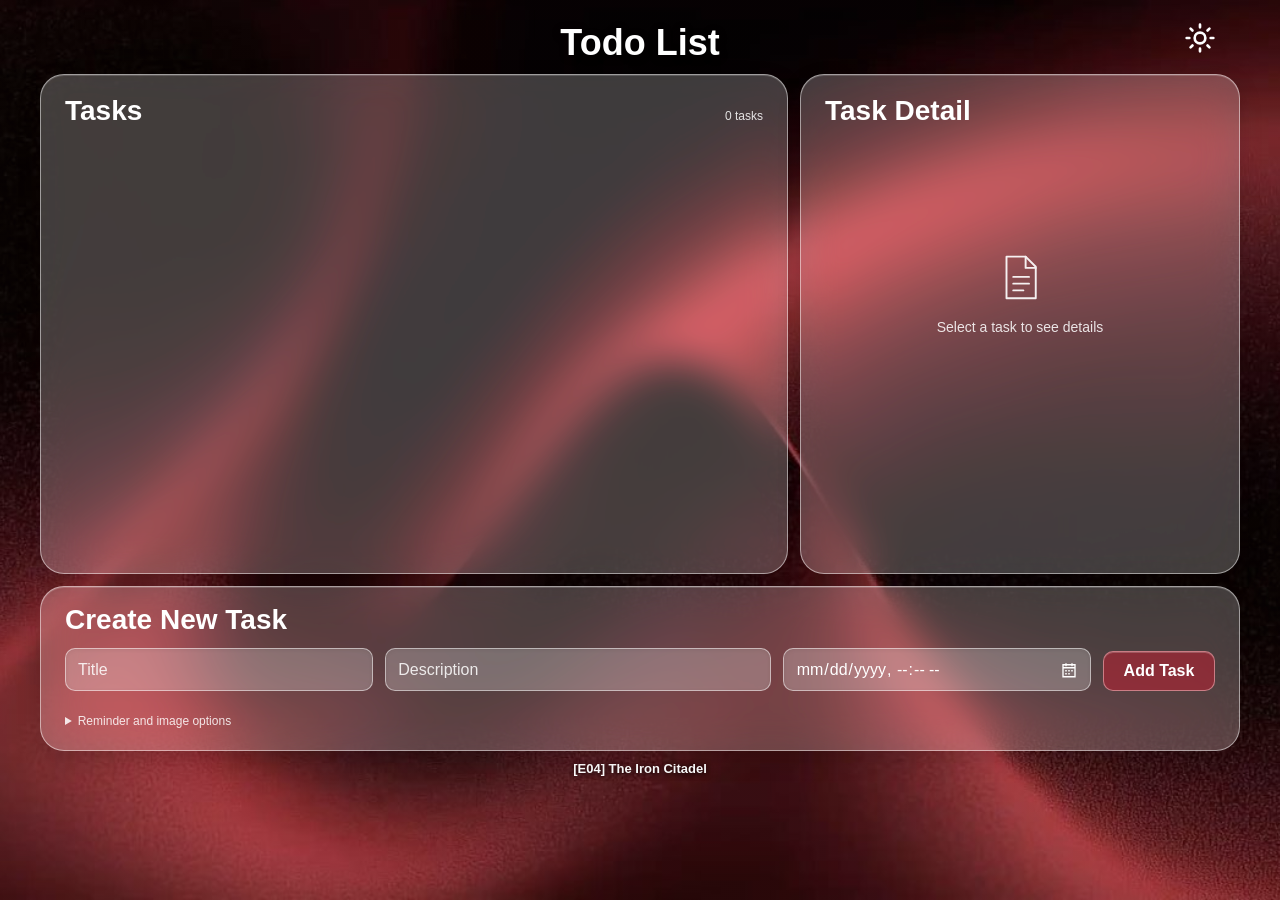
==== commit 61329d9f: "Add files via upload" ====
--- a/index.html
+++ b/index.html
@@ -1,344 +1,100 @@
 <!DOCTYPE html>
 <html lang="en">
+    <head>
+        <meta charset="UTF-8">
+        <meta name="viewport" content="width=device-width, initial-scale=1">
+        <meta name="description" content="Todo List application">
+        <title>Todo List</title>
+        <link rel="stylesheet" href="style.css">
+    </head>
 
-<head>
-    <meta charset="UTF-8">
-    <meta name="viewport" content="width=device-width, initial-scale=1.0">
-    <meta name="description" content="Todo List application for managing tasks">
-    <title>Todo App</title>
-    <link rel="stylesheet" href="style.css">
-</head>
+    <body>
+        <div class="app-shell">
+            <header class="topbar">
+                <h1>Todo List</h1>
+                <button id="themeButton" class="icon-button" type="button" aria-label="Change Theme">☼</button>
+            </header>
 
-<body>
+            <main class="main-grid">
+                <section class="panel tasks-panel">
+                    <div class="panel-heading">
+                        <h2 id="listHeading">Tasks</h2>
+                        <span id="taskCount">0 tasks</span>
+                    </div>
 
-    <div class="app">
+                    <div id="todoContainer" class="todo-list" aria-live="polite"></div>
+                    <p id="emptyMessage" class="empty-message">No Tasks yet. Add a task below.</p>
+                </section>
 
-        <!-- HEADER -->
-        <header>
-
-            <h1>Todo List</h1>
-
-            <button
-                id="themeButton"
-                class="theme-button"
-                type="button"
-                aria-label="Toggle dark mode"
-            >
-
-                <svg
-                    viewBox="0 0 24 24"
-                    aria-hidden="true"
-                    focusable="false"
-                >
-
-                    <circle
-                        cx="12"
-                        cy="12"
-                        r="4"
-                    ></circle>
-
-                    <line
-                        x1="12"
-                        y1="2"
-                        x2="12"
-                        y2="5"
-                    ></line>
-
-                    <line
-                        x1="12"
-                        y1="19"
-                        x2="12"
-                        y2="22"
-                    ></line>
-
-                    <line
-                        x1="2"
-                        y1="12"
-                        x2="5"
-                        y2="12"
-                    ></line>
-
-                    <line
-                        x1="19"
-                        y1="12"
-                        x2="22"
-                        y2="12"
-                    ></line>
-
-                    <line
-                        x1="4.9"
-                        y1="4.9"
-                        x2="7"
-                        y2="7"
-                    ></line>
-
-                    <line
-                        x1="17"
-                        y1="7"
-                        x2="19.1"
-                        y2="4.9"
-                    ></line>
-
-                    <line
-                        x1="17"
-                        y1="17"
-                        x2="19.1"
-                        y2="19.1"
-                    ></line>
-
-                    <line
-                        x1="4.9"
-                        y1="19.1"
-                        x2="7"
-                        y2="17"
-                    ></line>
-
-                </svg>
-
-            </button>
-
-        </header>
-
-
-        <main>
-
-            <!-- TASKS -->
-            <section class="tasks-section" aria-labelledby="tasks-heading">
-
-                <h2 id="tasks-heading">Tasks</h2>
-
-                <div
-                    id="todoContainer"
-                    class="todo-container"
-                    aria-live="polite"
-                    aria-label="Todo list"
-                ></div>
-
-            </section>
-
-            <!-- TASK DETAIL -->
-            <section class="task-detail" aria-labelledby="detail-heading">
-
-                <h2 id="detail-heading">Task Detail</h2>
-
-                <div
-                    id="emptyDetail"
-                    class="empty-detail"
-                >
-
-                    <div class="detail-icon">
-
-                        <svg viewBox="0 0 24 24">
-
-                            <path d="M6 2h9l4 4v16H6z"></path>
-
-                            <polyline
-                                points="15,2 15,6 19,6"
-                            ></polyline>
-
-                            <line
-                                x1="9"
-                                y1="11"
-                                x2="16"
-                                y2="11"
-                            ></line>
-
-                            <line
-                                x1="9"
-                                y1="14"
-                                x2="16"
-                                y2="14"
-                            ></line>
-
-                            <line
-                                x1="9"
-                                y1="17"
-                                x2="14"
-                                y2="17"
-                            ></line>
-
+                <section class="panel detail-panel">
+                    <h2>Task Detail</h2>
+                    <div id="emptyDetail" class="empty-detail">
+                        <svg class="document-icon" viewBox="0 0 48 48" aria-hidden="true">
+                            <path d="M12 5h17l9 9v28H12z" />
+                            <path d="M29 5v10h9M18 23h14M18 29h14M18 35h9" />
                         </svg>
 
+                        <p>Select a task to see details</p>
                     </div>
 
-                    <p>Select a task to see details</p>
+                    <form id="editForm" class="detail-form hidden">
+                        <label for="editTitle">Title</label>
+                        <input id="editTitle" required maxlength="100">
 
-                </div>
+                        <label for="editDescription">Description</label>
+                        <textarea id="editDescription" rows="3"></textarea>
 
-                <!-- EDIT TASK FORM -->
-                <div
-                    id="detailForm"
-                    class="detail-form hidden"
-                >
+                        <label for="editDueDate">Due Date</label>
+                        <input id="editDueDate" type="datetime-local">
 
-                    <label for="editTitle">Title</label>
+                        <details class="extra-options">
+                            <summary>Reminder and task options</summary>
+                            <label for="editNotificationTime">Notification Time</label>
+                            <input id="editNotificationTime" type="datetime-local">
+                        </details>
 
-                    <input
-                        type="text"
-                        id="editTitle"
-                        required
-                    >
+                        <button class="primary-button" type="submit">Save Changes</button>
+                    </form>
+                </section>
 
-                    <label for="editDescription">Description</label>
+                <section class="panel create-panel">
+                    <h2>Create New Task</h2>
+                    <form id="todoForm" class="create-form">
+                        <label class="sr-only" for="newTitle">Title</label>
+                        <input id="newTitle" required maxlength="100" placeholder="Title">
 
-                    <textarea
-                        id="editDescription"
-                        required
-                    ></textarea>
+                        <label class="sr-only" for="newDescription">Description</label>
+                        <input id="newDescription" placeholder="Description">
 
-                    <label for="editDueDate">Due Date & Time</label>
+                        <label class="sr-only" for="newDueDate">Due Date</label>
+                        <input id="newDueDate" type="datetime-local">
 
-                    <input
-                        type="datetime-local"
-                        id="editDueDate"
-                        required
-                    >
+                        <button class="primary-button add-button" type="submit">Add Task</button>
 
-                    <label for="editNotificationTime">Notification Time</label>
+                        <details class="extra-options create-extra">
+                            <summary>Reminder and image options</summary>
+                            <label for="newNotificationTime">Notification Time</label>
+                            <input id="newNotificationTime" type="datetime-local">
 
-                    <input
-                        type="datetime-local"
-                        id="editNotificationTime"
-                    >
+                            <div class="image-tools">
+                                <label class="file-button">Add Image
+                                    <input id="imageInput" type="file" accept="image/*" hidden>
+                                </label>
 
-                    <button
-                        type="button"
-                        id="saveButton"
-                    >
-                        Save Changes
-                    </button>
+                                <button id="startCameraButton" type="button" class="secondary-button">Open Camera</button>
+                                <button id="captureButton" type="button" class="secondary-button" disabled>Capture Image</button>
+                            </div>
+                        </details>
 
-                </div>
+                        <video id="cameraPreview" class="camera-preview hidden" autoplay playsinline></video>
+                        <img id="imagePreview" class="image-preview hidden" alt="Preview of task image">
+                    </form>
+                </section>
+            </main>
 
-            </section>
+            <footer>[E04] The Iron Citadel</footer>
+        </div>
 
-        </main>
-
-        <!-- CREATE NEW TASK -->
-        <section class="create-task" aria-labelledby="create-heading">
-
-            <h2 id="create-heading">Create New Task</h2>
-
-            <form id="todoForm">
-
-                <!-- TITLE -->
-                <label for="newTitle">Title</label>
-
-                <input
-                    type="text"
-                    id="newTitle"
-                    placeholder="Title"
-                    required
-                >
-
-                <!-- DESCRIPTION -->
-                <label for="newDescription">Description</label>
-
-                <textarea
-                    id="newDescription"
-                    placeholder="Description"
-                    required
-                ></textarea>
-
-                <!-- DUE DATE -->
-                <label for="newDueDate">Due Date & Time</label>
-
-                <input
-                    type="datetime-local"
-                    id="newDueDate"
-                    required
-                >
-
-                <!-- NOTIFICATION TIME -->
-                <label for="newNotificationTime">Notification Time</label>
-
-                <input
-                    type="datetime-local"
-                    id="newNotificationTime"
-                >
-
-                <!-- TASK IMAGE -->
-                <div class="image-field">
-
-                    <span class="field-label">Task Image</span>
-
-                    <div class="image-buttons">
-
-                        <!-- OPEN / STOP CAMERA -->
-                        <button
-                            type="button"
-                            id="startCameraButton"
-                        >
-                            Open Camera
-                        </button>
-
-                        <!-- CAPTURE IMAGE -->
-                        <button
-                            type="button"
-                            id="captureButton"
-                            disabled
-                        >
-                            Capture Image
-                        </button>
-
-
-                        <!-- ADD IMAGE FROM FILE -->
-                        <button
-                            type="button"
-                            id="addImageButton"
-                        >
-                            Add Image
-                        </button>
-
-
-                        <!-- HIDDEN FILE INPUT -->
-                        <input
-                            type="file"
-                            id="imageInput"
-                            accept="image/*"
-                            class="hidden"
-                        >
-
-                    </div>
-
-                    <!-- CAMERA PREVIEW -->
-                    <video
-                        id="cameraPreview"
-                        class="camera-preview hidden"
-                        autoplay
-                        playsinline
-                        aria-label="Camera preview"
-                    ></video>
-
-                    <!-- CANVAS -->
-                    <canvas
-                        id="cameraCanvas"
-                        class="hidden"
-                    ></canvas>
-
-                    <!-- IMAGE PREVIEW -->
-                    <img
-                        id="imagePreview"
-                        class="image-preview hidden"
-                        alt="Preview of selected task image"
-                    >
-
-                </div>
-
-
-                <!-- ADD TASK -->
-                <button type="submit">Add Task</button>
-
-            </form>
-
-        </section>
-
-
-        <!-- FOOTER -->
-        <footer>[E03] The Lost Cavern</footer>
-
-    </div>
-
-    <script src="script.js"></script>
-</body>
+        <script src="script.js"></script>
+    </body>
 </html>
--- a/style.css
+++ b/style.css
@@ -1,1091 +1,860 @@
+:root {
+    color-scheme: light;
+    --text: #fff;
+    --muted: rgba(255, 255, 255, .86);
+    --panel: rgba(255, 255, 255, .23);
+    --card: rgba(255, 255, 255, .27);
+    --field: rgba(255, 255, 255, .25);
+    --border: rgba(255, 255, 255, .50);
+    --accent: rgba(183, 35, 52, .58);
+    --accent-border: rgba(255, 190, 197, .55);
+    --shadow: rgba(20, 5, 8, .18);
+}
+
 * {
     box-sizing: border-box;
 }
 
-html,
-body {
-    margin: 0;
-    min-height: 100%;
-}
-
 body {
     min-height: 100vh;
-    font-family: "Inter", Arial, Helvetica, sans-serif;
-    color: #ffffff;
-    background-color: #7d8a94;
-    background-image: url("./img/image-3.png");
-    background-size: cover;
-    background-position: center;
-    background-repeat: no-repeat;
-    background-attachment: fixed;
-}
-
-/* APP */
-.app {
-    width: 100%;
-    max-width: 1440px;
-    min-height: 100vh;
+    margin: 0;
+    color: var(--text);
+    font-family: Arial, Helvetica, sans-serif;
+    background:
+        linear-gradient(rgba(15, 5, 8, .22), rgba(15, 5, 8, .30)),
+        url("img/bg.jpg") center / cover fixed no-repeat;
+}
+
+button,
+input,
+textarea {
+    font: inherit;
+}
+
+button {
+    color: inherit;
+    cursor: pointer;
+}
+
+/* Layout */
+.app-shell {
+    width: min(1200px, 97%);
     margin: 0 auto;
-    padding: 28px 40px 18px;
-}
-
-
-/* HEADER */
-header {
+    padding: 12px 0 5px;
+}
+
+.topbar {
     position: relative;
-    height: 58px;
     display: flex;
+    height: 62px;
     justify-content: center;
     align-items: center;
 }
 
-header h1 {
+h1 {
     margin: 0;
-    font-size: 28px;
-    font-weight: 700;
-    color: #ffffff;
-}
-
-/* THEME BUTTON */
-.theme-button {
+    font-size: clamp(26px, 3.4vw, 36px);
+    text-shadow: 0 2px 8px #0007;
+}
+
+.icon-button {
     position: absolute;
-    right: 0;
-    top: 2px;
+    top: 7px;
+    right: 20px;
+    display: grid;
     width: 42px;
     height: 42px;
+    place-items: center;
+    border: 0;
+    color: #fff;
+    background: transparent;
+    font-size: 0;
+}
+
+.icon-button::before {
+    content: "";
+    display: block;
+    width: 32px;
+    height: 32px;
+    background-color: #fff;
+    -webkit-mask: url("data:image/svg+xml,%3Csvg xmlns='http://www.w3.org/2000/svg' viewBox='0 0 24 24'%3E%3Ccircle cx='12' cy='12' r='4' fill='none' stroke='white' stroke-width='2'/%3E%3Cpath d='M12 2v2m0 16v2M4.93 4.93l1.42 1.42m11.3 11.3 1.42 1.42M2 12h2m16 0h2M4.93 19.07l1.42-1.42m11.3-11.3 1.42-1.42' fill='none' stroke='white' stroke-width='2' stroke-linecap='round'/%3E%3C/svg%3E") center / contain no-repeat;
+    mask: url("data:image/svg+xml,%3Csvg xmlns='http://www.w3.org/2000/svg' viewBox='0 0 24 24'%3E%3Ccircle cx='12' cy='12' r='4' fill='none' stroke='white' stroke-width='2'/%3E%3Cpath d='M12 2v2m0 16v2M4.93 4.93l1.42 1.42m11.3 11.3 1.42 1.42M2 12h2m16 0h2M4.93 19.07l1.42-1.42m11.3-11.3 1.42-1.42' fill='none' stroke='white' stroke-width='2' stroke-linecap='round'/%3E%3C/svg%3E") center / contain no-repeat;
+}
+
+body.dark-mode .icon-button::before {
+    content: "☾";
+    width: auto;
+    height: auto;
+    background: none;
+    color: #fff;
+    font-size: 34px;
+    transform: rotate(-18deg);
+    -webkit-mask: none;
+    mask: none;
+}
+
+.main-grid {
+    display: grid;
+    grid-template-columns: minmax(0, 1.7fr) minmax(0, 1fr);
+    grid-template-rows: 500px auto;
+    gap: 12px;
+    align-items: stretch;
+}
+
+.panel {
+    min-width: 0;
+    padding: 20px 24px;
+    overflow: hidden;
+    border: 1px solid var(--border);
+    border-radius: 24px;
+    background: var(--panel);
+    box-shadow:
+        0 8px 22px var(--shadow),
+        inset 0 1px rgba(255, 255, 255, .16);
+    backdrop-filter: blur(20px) saturate(145%);
+    -webkit-backdrop-filter: blur(20px) saturate(145%);
+}
+
+.panel h2 {
+    margin: 0 0 15px;
+    font-size: clamp(20px, 2.4vw, 28px);
+}
+
+/* Task */
+.tasks-panel {
+    display: grid;
+    height: 500px;
+    min-height: 0;
+    grid-template-rows: auto minmax(0, 1fr) auto;
+}
+
+.panel-heading {
     display: flex;
-    justify-content: center;
+    justify-content: space-between;
+    align-items: baseline;
+}
+
+.panel-heading span {
+    color: var(--muted);
+    font-size: 12px;
+}
+
+.todo-list {
+    display: grid;
+    min-height: 0;
+    grid-auto-rows: max-content;
+    align-content: start;
+    gap: 9px;
+    overflow-x: hidden;
+    overflow-y: auto;
+    padding: 5px 9px 9px 5px;
+}
+
+.todo-card {
+    display: grid;
+    min-height: 85px;
+    grid-template-columns: 30px minmax(0, 1fr) auto;
+    gap: 12px;
     align-items: center;
-    padding: 0;
-    border: none;
-    background: transparent;
-    color: #ffffff;
+    padding: 12px 14px;
+    border: 1px solid var(--border);
+    border-radius: 23px;
+    background: var(--card);
+    box-shadow: inset 0 1px rgba(255, 255, 255, .24);
+    backdrop-filter: blur(16px) saturate(145%);
+    -webkit-backdrop-filter: blur(16px) saturate(145%);
     cursor: pointer;
-}
-
-.theme-button svg {
-    width: 27px;
-    height: 27px;
+    transition: background .18s, box-shadow .18s, transform .18s;
+}
+
+.todo-card:hover {
+    transform: translateY(-1px);
+    background: rgba(255, 255, 255, .34);
+}
+
+.todo-card.selected {
+    box-shadow:
+        inset 0 0 0 2px rgba(255, 255, 255, .78),
+        inset 0 1px rgba(255, 255, 255, .30);
+}
+
+.todo-card.is-complete .todo-title {
+    opacity: .72;
+    text-decoration: line-through;
+}
+
+.todo-card input[type="checkbox"] {
+    appearance: none;
+    width: 21px;
+    height: 21px;
+    margin: 0;
+    border: 1.7px solid rgba(255, 255, 255, .9);
+    border-radius: 50%;
+    background: rgba(255, 255, 255, .10);
+    cursor: pointer;
+}
+
+.todo-card input[type="checkbox"]:checked {
+    background: var(--accent);
+    box-shadow: inset 0 0 0 5px rgba(255, 255, 255, .95);
+}
+
+.todo-title {
+    margin: 0 0 5px;
+    font-size: 16px;
+}
+
+.todo-description,
+.todo-date {
+    margin: 3px 0;
+    color: var(--muted);
+    font-size: 13px;
+    overflow-wrap: anywhere;
+}
+
+.todo-actions {
+    display: flex;
+    gap: 5px;
+}
+
+.todo-actions button {
+    min-width: 34px;
+    padding: 6px;
+    border: 1px solid rgba(255, 255, 255, .23);
+    border-radius: 9px;
+    background: rgba(255, 255, 255, .12);
+}
+
+.todo-actions svg {
+    display: block;
+    width: 19px;
+    height: 19px;
     fill: none;
-    stroke: #ffffff;
+    stroke: currentColor;
     stroke-width: 1.7;
     stroke-linecap: round;
     stroke-linejoin: round;
 }
 
-/* MAIN */
-main {
-    display: grid;
-    grid-template-columns: minmax(0, 766px) minmax(0, 495px);
-    gap: 14px;
-    margin-top: 18px;
-    justify-content: center;
-}
-
-/* OUTER GLASS PANELS */
-.tasks-section,
-.task-detail,
-.create-task {
-    background: rgba(210, 217, 220, 0.30);
-    border: 1px solid rgba(255, 255, 255, 0.35);
-    border-radius: 30px;
-    backdrop-filter: brightness(100%) saturate(105%) blur(7px);
-    -webkit-backdrop-filter: brightness(100%) saturate(105%) blur(7px);
-    box-shadow: 
-        inset 0 1px 0 rgba(255, 255, 255, 0.40),
-        inset 1px 0 0 rgba(255, 255, 255, 0.32),
-        inset 0 -1px 1px rgba(0, 0, 0, 0.20),
-        inset -1px 0 1px rgba(0, 0, 0, 0.16);
-}
-
-/* TASKS PANEL */
-.tasks-section {
-    height: 475px;
-    padding: 25px 20px 15px;
+.todo-actions .edit-button {
+    background: rgba(202, 63, 76, .26);
+}
+
+.todo-actions .delete-button {
+    color: #fff;
+    background: rgba(165, 22, 40, .38);
+}
+
+.empty-message {
+    display: none;
+    padding: 30px 8px;
+    color: var(--muted);
+    text-align: center;
+}
+
+.empty-message.visible {
+    display: block;
+}
+
+/* Scrollbar */
+.todo-list,
+.detail-form {
+    scrollbar-width: thin;
+    scrollbar-color: rgba(255, 255, 255, .95) rgba(210, 245, 255, .24);
+}
+
+.todo-list::-webkit-scrollbar,
+.detail-form::-webkit-scrollbar {
+    width: 8px;
+    height: 8px;
+}
+
+.todo-list::-webkit-scrollbar-track,
+.detail-form::-webkit-scrollbar-track {
+    background: rgba(210, 245, 255, .24);
+    border-radius: 999px;
+}
+
+.todo-list::-webkit-scrollbar-thumb,
+.detail-form::-webkit-scrollbar-thumb {
+    min-height: 36px;
+    border: 2px solid transparent;
+    border-radius: 999px;
+    background: rgba(255, 255, 255, .95);
+    background-clip: padding-box;
+}
+
+.todo-list::-webkit-scrollbar-button,
+.detail-form::-webkit-scrollbar-button,
+.todo-list::-webkit-scrollbar-button:single-button,
+.detail-form::-webkit-scrollbar-button:single-button {
+    display: none !important;
+    width: 0 !important;
+    height: 0 !important;
+    background: transparent !important;
+}
+
+/* Detail */
+.detail-panel {
+    display: grid;
+    height: 500px;
+    min-height: 0;
+    grid-template-rows: auto minmax(0, 1fr);
     overflow: hidden;
 }
 
-.tasks-section h2,
-.task-detail h2,
-.create-task h2 {
-    margin: 0;
-    font-size: 24px;
-    font-weight: 700;
-    color: #ffffff;
-}
-
-/* TODO CONTAINER */
-.todo-container {
-    height: 390px;
-    margin-top: 16px;
-    padding: 0 8px 8px 0;
-    overflow-y: auto;
-    overflow-x: hidden;
-}
-
-/* SCROLLBAR */
-.todo-container::-webkit-scrollbar {
-    width: 6px;
-}
-
-.todo-container::-webkit-scrollbar-track {
-    background: rgba(255, 255, 255, 0.12);
-    border-radius: 10px;
-}
-
-.todo-container::-webkit-scrollbar-thumb {
-    background: rgba(255, 255, 255, 0.75);
-    border-radius: 10px;
-}
-
-/* TODO BUBBLE */
-.todo-item {
-    position: relative;
-    width: 100%;
-    height: 120px;
-    min-height: 120px;
-    margin-bottom: 12px;
-    padding: 18px 80px 14px 95px;
-    background: rgba(210, 217, 220, 0.30);
-    border: 1px solid rgba(255, 255, 255, 0.35);
-    border-radius: 28px;
-    backdrop-filter: brightness(100%) saturate(105%) blur(7px);
-    -webkit-backdrop-filter: brightness(100%) saturate(105%) blur(7px);
-    box-shadow: 
-        inset 0 1px 0 rgba(255, 255, 255, 0.40),
-        inset 1px 0 0 rgba(255, 255, 255, 0.32),
-        inset 0 -1px 1px rgba(0, 0, 0, 0.20),
-        inset -1px 0 1px rgba(0, 0, 0, 0.16);
-    cursor: pointer;
-    transition: transform 0.2s, background 0.2s;
-}
-
-/* TODO HOVER */
-.todo-item:hover {
-    transform: translateY(-2px);
-    background: rgba(210, 217, 220, 0.40);
-}
-
-/* CHECKBOX */
-.complete-checkbox {
-    position: absolute;
-    left: 30px;
-    top: 46px;
-    appearance: none;
-    width: 27px;
-    height: 27px;
-    margin: 0;
-    border: 2px solid #ffffff;
-    border-radius: 50%;
+.detail-panel > h2 {
+    position: static;
+    margin-bottom: 15px;
+    padding: 0;
     background: transparent;
-    cursor: pointer;
-}
-
-.complete-checkbox:checked {
-    background: #ffffff;
-    box-shadow: inset 0 0 0 6px rgba(50, 105, 145, 0.75);
-}
-
-/* TODO TITLE */
-.todo-item h3 {
-    margin: 0 0 6px;
-    padding: 0;
-    font-size: 17px;
-    font-weight: 700;
-    color: #ffffff;
-}
-
-/* TODO DESCRIPTION */
-.todo-item p {
-    margin: 0 0 12px;
-    padding: 0;
-    font-size: 13px;
-    color: rgba(255, 255, 255, 0.95);
-    white-space: nowrap;
-    overflow: hidden;
-    text-overflow: ellipsis;
-}
-
-/* DATE AND TIME */
-.todo-date {
-    display: flex;
-    align-items: center;
-    gap: 25px;
-    font-size: 12px;
-    color: #ffffff;
-}
-
-.todo-date span {
-    display: flex;
-    align-items: center;
-    gap: 5px;
-    white-space: nowrap;
-    color: #ffffff;
-}
-
-.todo-date svg {
-    width: 18px;
-    height: 18px;
+}
+
+.empty-detail {
+    display: grid;
+    height: 315px;
+    place-content: center;
+    justify-items: center;
+    text-align: center;
+}
+
+.empty-detail p {
+    color: var(--muted);
+    font-size: 14px;
+}
+
+.document-icon {
+    width: 54px;
+    height: 54px;
     fill: none;
-    stroke: #ffffff;
-    stroke-width: 1.8;
+    stroke: currentColor;
+    stroke-width: 1.7;
     stroke-linecap: round;
     stroke-linejoin: round;
-}
-
-/* EDIT AND DELETE */
-.todo-actions {
-    position: absolute;
-    right: 30px;
-    top: 45px;
+    opacity: .92;
+}
+
+.detail-form,
+.create-form {
+    display: grid;
+    min-width: 0;
+    gap: 12px;
+}
+
+.detail-form {
+    min-height: 0;
+    overflow: hidden;
+}
+
+.detail-form textarea {
+    width: 100%;
+    min-width: 0;
+    min-height: 100px;
+}
+
+.detail-panel:has(.extra-options[open]) .detail-form {
+    overflow-x: hidden;
+    overflow-y: auto;
+    padding-right: 12px;
+    padding-bottom: 16px;
+    scrollbar-gutter: stable;
+}
+
+.detail-form label {
+    display: grid;
+    min-width: 0;
+    gap: 8px;
+    font-size: 14px;
+    font-weight: 600;
+}
+
+/* Form */
+input:not([type="checkbox"]),
+textarea {
+    display: block;
+    width: 100%;
+    max-width: 100%;
+    min-width: 0;
+    padding: 10px 12px;
+    border: 1px solid var(--border);
+    border-radius: 10px;
+    color: var(--text);
+    background-color: var(--field);
+    box-shadow: inset 0 1px 4px #0001;
+}
+
+input[hidden] {
+    display: none !important;
+}
+
+input::placeholder,
+textarea::placeholder {
+    color: var(--muted);
+    opacity: 1;
+}
+
+input[type="datetime-local"] {
+    display: block;
+    width: 100%;
+    height: 50px;
+    min-width: 0;
+    min-inline-size: 0;
+    max-width: 100%;
+    inline-size: 100%;
+    padding: 8px 40px 8px 12px;
+    box-sizing: border-box;
+    color-scheme: dark;
+    line-height: normal;
+    appearance: auto;
+    -webkit-appearance: auto;
+    background-image: url("data:image/svg+xml,%3Csvg xmlns='http://www.w3.org/2000/svg' viewBox='0 0 24 24'%3E%3Cpath d='M4 5h16v16H4zM4 9h16M8 3v4m8-4v4' fill='none' stroke='white' stroke-width='1.8'/%3E%3Cpath d='M7 12h2v2H7zm4 0h2v2h-2zm4 0h2v2h-2zm-8 4h2v2H7zm4 0h2v2h-2z' fill='white'/%3E%3C/svg%3E");
+    background-repeat: no-repeat;
+    background-position: right 12px center;
+    background-size: 18px 18px;
+}
+
+input[type="datetime-local"]::-webkit-date-and-time-value {
+    min-height: 1.4em;
+    text-align: left;
+}
+
+input[type="datetime-local"]::-webkit-calendar-picker-indicator {
+    width: 22px;
+    height: 22px;
+    margin: 0;
+    opacity: 0;
+    cursor: pointer;
+}
+
+textarea {
+    resize: vertical;
+}
+
+.check-label {
+    display: flex !important;
+    align-items: center;
+    gap: 8px;
+}
+
+/* Reminder */
+.extra-options {
+    min-width: 0;
+    margin-top: 8px;
+    color: var(--muted);
+    font-size: 12px;
+}
+
+.extra-options summary {
+    width: fit-content;
+    padding: 5px 0;
+    cursor: pointer;
+}
+
+.extra-options[open] {
+    display: grid;
+    min-width: 0;
+    gap: 14px;
+    margin-top: 12px;
+    padding: 0;
+    border: 0;
+}
+
+.extra-options > label[for="editNotificationTime"],
+.extra-options > label[for="newNotificationTime"] {
+    margin-bottom: 8px;
+}
+
+.extra-options label {
+    display: grid;
+    min-width: 0;
+    gap: 9px;
+}
+
+/* Buttons */
+.primary-button,
+.secondary-button,
+.file-button {
+    min-height: 40px;
+    padding: 9px 16px;
+    border: 1px solid var(--accent-border);
+    border-radius: 10px;
+    color: #fff;
+    background: var(--accent);
+    box-shadow: inset 0 1px rgba(255, 255, 255, .2);
+    font-weight: 600;
+}
+
+.primary-button:hover,
+.secondary-button:hover,
+.file-button:hover {
+    background: rgba(218, 47, 65, .74);
+}
+
+.create-panel {
+    grid-column: 1 / -1;
+    padding: 17px 24px;
+}
+
+.create-panel h2 {
+    margin-bottom: 12px;
+}
+
+.create-form {
+    grid-template-columns:
+        minmax(0, 1fr)
+        minmax(0, 1.25fr)
+        minmax(0, 1fr)
+        auto;
+    align-items: end;
+    gap: 12px;
+}
+
+.create-form > input {
+    height: 43px;
+}
+
+.create-form > input[type="datetime-local"] {
+    height: 43px;
+}
+
+.add-button {
+    min-width: 112px;
+}
+
+.create-extra {
+    grid-column: 1 / -1;
+    margin-top: 6px;
+}
+
+.create-extra[open] {
+    margin-top: 12px;
+    row-gap: 14px;
+}
+
+.image-tools {
     display: flex;
+    flex-wrap: wrap;
     gap: 10px;
-}
-
-.todo-actions button {
-    width: 28px;
-    height: 28px;
-    display: flex;
+    margin-top: 12px;
+}
+
+.file-button,
+.secondary-button {
+    display: inline-flex;
     justify-content: center;
     align-items: center;
+    font-size: 12px;
+}
+
+.secondary-button {
+    background: rgba(201, 57, 71, .27);
+}
+
+.camera-preview,
+.image-preview {
+    width: min(100%, 340px);
+    max-height: 210px;
+    object-fit: contain;
+    border-radius: 12px;
+    background: #0005;
+}
+
+.hidden {
+    display: none !important;
+}
+
+.sr-only {
+    position: absolute;
+    width: 1px;
+    height: 1px;
+    margin: -1px;
     padding: 0;
-    border: none;
-    background: transparent;
-    color: #ffffff;
-    cursor: pointer;
-}
-
-.todo-actions button:hover {
-    transform: scale(1.1);
-}
-
-.todo-actions svg {
-    width: 23px;
-    height: 23px;
-    fill: none;
-    stroke: #ffffff;
-    stroke-width: 1.5;
-    stroke-linecap: round;
-    stroke-linejoin: round;
-}
-
-/* COMPLETED */
-.todo-item.completed {
-    opacity: 0.60;
-}
-
-.todo-item.completed h3,
-.todo-item.completed p {
-    text-decoration: line-through;
-}
-
-/* TASK DETAIL */
-.task-detail {
-    height: 475px;
-    padding: 25px;
     overflow: hidden;
-}
-
-/* EMPTY DETAIL */
-.empty-detail {
-    height: 390px;
-    display: flex;
-    flex-direction: column;
-    justify-content: center;
-    align-items: center;
-    gap: 14px;
-    text-align: center;
-}
-
-.detail-icon svg {
-    width: 65px;
-    height: 65px;
-    fill: none;
-    stroke: rgba(255, 255, 255, 0.90);
-    stroke-width: 1.4;
-    stroke-linecap: round;
-    stroke-linejoin: round;
-}
-
-.empty-detail p {
-    margin: 0;
-    font-size: 13px;
-    color: rgba(255, 255, 255, 0.85);
-}
-
-/* DETAIL FORM */
-.detail-form {
-    display: flex;
-    flex-direction: column;
-    gap: 8px;
-    margin-top: 20px;
-}
-
-.detail-form label {
+    clip: rect(0, 0, 0, 0);
+    white-space: nowrap;
+    border: 0;
+}
+
+footer {
+    padding: 10px 0 2px;
+    color: #fff;
     font-size: 13px;
     font-weight: 600;
-    color: #ffffff;
-}
-
-.detail-form input,
-.detail-form textarea {
-    width: 100%;
-    padding: 10px;
-    border: 1px solid rgba(255, 255, 255, 0.30);
-    border-radius: 10px;
-    background: rgba(210, 220, 225, 0.25);
-    color: #ffffff;
-    outline: none;
-    font-family: inherit;
-}
-
-.detail-form textarea {
-    height: 100px;
-    resize: none;
-}
-
-.detail-form input:focus,
-.detail-form textarea:focus {
-    border-color: rgba(255, 255, 255, 0.80);
-}
-
-.detail-form button {
-    align-self: center;
-    margin-top: 15px;
-    padding: 10px 24px;
-    border: none;
-    border-radius: 10px;
-    background: rgba(55, 125, 205, 0.80);
-    color: #ffffff;
-    cursor: pointer;
-}
-
-.detail-form button:hover {
-    background: rgba(55, 125, 205, 1);
-}
-
-/* CREATE TASK */
-.create-task {
-    width: 100%;
-    max-width: 1275px;
-    min-height: 150px;
-    margin: 14px auto 0;
-    padding: 25px 30px;
-}
-
-.create-task h2 {
-    margin-bottom: 18px;
-}
-
-/* CREATE FORM */
-#todoForm {
-    display: grid;
-    grid-template-columns: 1fr 1fr 1fr 1fr;
-    gap: 15px;
-    align-items: center;
-}
-
-#todoForm input,
-#todoForm textarea {
-    width: 100%;
-    height: 44px;
-    padding: 10px 12px;
-    border: 1px solid rgba(255, 255, 255, 0.30);
-    border-radius: 10px;
-    background: rgba(210, 220, 225, 0.25);
-    color: #ffffff;
-    outline: none;
-    font-family: inherit;
-}
-
-#todoForm textarea {
-    resize: none;
-}
-
-#todoForm input::placeholder,
-#todoForm textarea::placeholder {
-    color: rgba(255, 255, 255, 0.75);
-}
-
-#todoForm button {
-    height: 44px;
-    padding: 0 25px;
-    border: none;
-    border-radius: 10px;
-    background: rgba(55, 125, 205, 0.80);
-    color: #ffffff;
-    cursor: pointer;
-}
-
-#todoForm button:hover {
-    background: rgba(55, 125, 205, 1);
-}
-
-#todoForm > .add-task-button {
-    grid-column: 4;
-    grid-row: 2;
-}
-
-/* FOOTER */
-footer {
-    height: 40px;
-    display: flex;
-    justify-content: center;
-    align-items: center;
-    font-size: 11px;
-    color: rgba(255, 255, 255, 0.90);
-}
-
-/* TASK IMAGE */
-.image-field {
-    margin-top: 5px;
-    grid-column: 1 / 4;
-}
-
-.field-label {
-    display: block;
-    margin-bottom: 8px;
-    font-size: 18px;
-    font-weight: 600;
-    color: #ffffff;
-}
-
-.image-buttons {
-    display: flex;
-    align-items: center;
-    gap: 8px;
-    flex-wrap: nowrap;
-}
-
-.image-buttons button {
-    height: 44px;
-    padding: 0 20px;
-    border: none;
-    border-radius: 10px;
-    background: rgba(55, 125, 205, 0.80);
-    color: #ffffff;
-    cursor: pointer;
-}
-
-.image-buttons button:hover {
-    background: rgba(55, 125, 205, 1);
-}
-
-.camera-preview,
-.image-preview {
-    width: 100%;
-    max-width: 400px;
-    margin-top: 10px;
-    border-radius: 10px;
-}
-
-.image-preview {
-    display: block;
-}
-
-button:disabled {
-    opacity: 0.5;
-    cursor: not-allowed;
-}
-
-/* ACCESSIBILITY FOCUS */
-.detail-form input:focus-visible,
-.detail-form textarea:focus-visible,
-#todoForm input:focus-visible,
-#todoForm textarea:focus-visible,
-button:focus-visible {
-    outline: 2px solid #ffffff;
-    outline-offset: 2px;
-}
-
-/* HIDDEN */
-.hidden {
-    display: none;
-}
-
-/* DARK MODE */
+    text-align: center;
+    text-shadow: 0 1px 6px #000;
+}
+
+/* Dark mode */
 body.dark-mode {
-    color: #111111;
-}
-
-/* DARK OUTER BUBBLES */
-
-body.dark-mode
-.tasks-section,
-body.dark-mode
-.task-detail,
-body.dark-mode
-.create-task {
-    background: rgba(60, 76, 88, 0.78);
-    border-color: rgba(255, 255, 255, 0.20);
-    color: #111111;
-    box-shadow: 
-    inset 0 1px 0 rgba(255, 255, 255, 0.12),
-        inset 1px 0 0 rgba(255, 255, 255, 0.08),
-        0 8px 25px rgba(0, 0, 0, 0.30);
-}
-
-/* DARK INNER BUBBLES */
-body.dark-mode
-.todo-item {
-    background: rgba(60, 76, 88, 0.78);
-    border-color: rgba(255, 255, 255, 0.20);
-    color: #111111;
-}
-
-body.dark-mode
-.todo-item:hover {
-    background: rgba(60, 76, 88, 0.88);
-}
-
-/* DARK MODE ALL TEXT */
-body.dark-mode h1,
-body.dark-mode h2,
-body.dark-mode h3,
-body.dark-mode p,
-body.dark-mode label,
-body.dark-mode span,
-body.dark-mode footer,
-body.dark-mode .todo-item,
-body.dark-mode .todo-item h3,
-body.dark-mode .todo-item p,
-body.dark-mode .todo-date,
-body.dark-mode .todo-date span,
-body.dark-mode .task-detail,
-body.dark-mode .task-detail h2,
-body.dark-mode .create-task,
-body.dark-mode .create-task h2,
-body.dark-mode .empty-detail p,
-body.dark-mode .detail-form label {
-    color: #111111;
-}
-
-/* DARK MODE ICONS */
-body.dark-mode svg {
-    color: #111111;
-    stroke: #111111;
-}
-
-body.dark-mode .todo-date svg {
-    stroke: #111111;
-}
-
-body.dark-mode .todo-actions svg {
-    stroke: #111111;
-}
-
-body.dark-mode .detail-icon svg {
-    stroke: #111111;
-}
-
-/* DARK CHECKBOX */
-body.dark-mode
-.complete-checkbox {
-    border-color: #111111;
-    background: transparent;
-}
-
-body.dark-mode
-.complete-checkbox:checked {
-    background: #111111;
-    box-shadow: inset 0 0 0 5px rgba(210, 217, 220, 0.80);
-}
-
-/* DARK THEME ICON */
-body.dark-mode
-.theme-button {
-    color: #111111;
-}
-
-body.dark-mode
-.theme-button svg {
-    stroke: #111111;
-}
-
-/* DARK INPUT */
-body.dark-mode
-.detail-form input,
-body.dark-mode
-.detail-form textarea,
-body.dark-mode
-#todoForm input,
-body.dark-mode
-#todoForm textarea {
-    background: rgba(40, 58, 70, 0.70);
-    border-color: rgba(255, 255, 255, 0.20);
-    color: #111111;
-    -webkit-text-fill-color: #111111;
-}
-
-/* DARK PLACEHOLDER */
-body.dark-mode
-.detail-form input::placeholder,
-body.dark-mode
-.detail-form textarea::placeholder,
-body.dark-mode
-#todoForm input::placeholder,
-body.dark-mode
-#todoForm textarea::placeholder {
-    color:
-        rgba(17, 17, 17, 0.75);
-
-    opacity: 1;
-}
-
-/* DARK DATE INPUT */
-body.dark-mode
-input[type="datetime-local"] {
-    color: #111111;
-    -webkit-text-fill-color: #111111;
-}
-
-body.dark-mode input[type="datetime-local"]::-webkit-datetime-edit,
-body.dark-mode input[type="datetime-local"]::-webkit-datetime-edit-fields-wrapper,
-body.dark-mode input[type="datetime-local"]::-webkit-datetime-edit-text,
-body.dark-mode input[type="datetime-local"]::-webkit-datetime-edit-month-field,
-body.dark-mode input[type="datetime-local"]::-webkit-datetime-edit-day-field,
-body.dark-mode input[type="datetime-local"]::-webkit-datetime-edit-year-field,
-body.dark-mode input[type="datetime-local"]::-webkit-datetime-edit-hour-field,
-body.dark-mode input[type="datetime-local"]::-webkit-datetime-edit-minute-field,
-body.dark-mode input[type="datetime-local"]::-webkit-datetime-edit-ampm-field {
-    color: #111111;
-    -webkit-text-fill-color: #111111;
-}
-
-body.dark-mode input[type="datetime-local"]::-webkit-calendar-picker-indicator {
-    filter: none;
-    opacity: 1;
-}
-
-/* DARK BUTTON TEXT */
-body.dark-mode
-.detail-form button,
-body.dark-mode
-#todoForm button {
-    color: #111111;
-}
-
-/* DARK ACTION BUTTON */
-body.dark-mode
-.todo-actions button {
-    color: #111111;
-}
-
-/* DARK SCROLLBAR */
-body.dark-mode
-.todo-container::-webkit-scrollbar-track {
-    background: rgba(0, 0, 0, 0.15);
-}
-
-body.dark-mode
-.todo-container::-webkit-scrollbar-thumb {
-    background: rgba(0, 0, 0, 0.40);
-}
-
-/* MOBILE */
-@media (max-width: 900px) {
-    body {
-        background-attachment: scroll;
-    }
-
-    /* APP */
-    .app {
-        min-height: 100vh;
-        padding: 10px 10px 8px;
-    }
-
-    /* HEADER */
-    header {
-        height: 52px;
-    }
-
-    header h1 {
-        font-size: 24px;
-    }
-
-    .theme-button {
+    color-scheme: dark;
+    --text: #fff;
+    --muted: rgba(255, 255, 255, .84);
+    --panel: rgba(18, 18, 20, .68);
+    --card: rgba(28, 28, 31, .62);
+    --field: rgba(25, 25, 28, .55);
+    --border: rgba(255, 255, 255, .24);
+    --shadow: rgba(0, 0, 0, .35);
+    background-image:
+        linear-gradient(rgba(0, 0, 0, .40), rgba(0, 0, 0, .48)),
+        url("img/bg.jpg");
+}
+
+body.dark-mode .todo-card:hover {
+    background: rgba(60, 60, 64, .76);
+}
+
+/* Mobile */
+@media (max-width: 760px) {
+    .app-shell {
+        width: 92%;
+        max-width: 560px;
+        padding-top: 5px;
+    }
+
+    .topbar {
+        height: 62px;
+        align-items: flex-start;
+        padding-top: 4px;
+    }
+
+    h1 {
+        font-size: 28px;
+    }
+
+    .icon-button {
+        top: 0;
         right: 0;
-        top: 0;
-        width: 38px;
-        height: 38px;
-    }
-
-    .theme-button svg {
-        width: 23px;
-        height: 23px;
-    }
-
-    /* MAIN */
-    main {
-        display: flex;
-        flex-direction: column;
-        gap: 10px;
-        margin-top: 6px;
-    }
-
-    /* TASKS PANEL */
-    .tasks-section {
-        height: 370px;
-        min-height: 370px;
-        padding: 14px 10px 10px;
-        border-radius: 20px;
-    }
-
-    .tasks-section h2,
-    .task-detail h2,
-    .create-task h2 {
-        margin-left: 4px;
-        font-size: 19px;
-    }
-
-    /* TODO CONTAINER */
-    .todo-container {
-        height: 310px;
-        margin-top: 9px;
-        padding: 0 4px 4px 0;
+    }
+
+    .main-grid {
+        grid-template-columns: minmax(0, 1fr);
+        grid-template-rows: auto;
+        gap: 12px;
+    }
+
+    .panel {
+        min-width: 0;
+        padding: 16px;
+        border-radius: 22px;
+    }
+
+    .tasks-panel {
+        height: 390px;
+        min-height: 0;
+    }
+
+    .detail-panel {
+        height: auto;
+        min-height: 0;
+        max-height: 520px;
+        grid-template-rows: auto minmax(0, 1fr);
+        overflow: hidden;
+    }
+
+    .detail-panel > h2 {
+        position: static;
+        margin-bottom: 15px;
+        padding: 0;
+        background: transparent;
+    }
+
+    .detail-panel .detail-form {
+        min-height: 0;
+        overflow: hidden;
+    }
+
+    .detail-panel:has(.extra-options[open]) .detail-form {
+        overflow-x: hidden;
         overflow-y: auto;
-    }
-
-    /* TODO BUBBLE */
-    .todo-item {
-    height: 94px;
-    min-height: 94px;
-    margin-bottom: 8px;
-    padding: 0 45px 0 48px;
-    border-radius: 17px;
-    display: flex;
-    flex-direction: column;
-    justify-content: center;
-}
-
-    /* CHECKBOX */
-    .complete-checkbox {
-        left: 17px;
-        top: 36px;
-        width: 18px;
-        height: 18px;
-        border-width: 2px;
-    }
-
-    .complete-checkbox:checked {
-        box-shadow: inset 0 0 0 4px rgba(50, 105, 145, 0.75);
-    }
-
-    /* TITLE */
-    .todo-item h3 {
-        margin: 0 0 3px;
-        font-size: 12px;
-        line-height: 1.2;
-        white-space: nowrap;
-        overflow: hidden;
-        text-overflow: ellipsis;
-    }
-
-    /* DESCRIPTION */
-    .todo-item p {
-        margin: 0 0 6px;
-        font-size: 9px;
-        line-height: 1.2;
-        white-space: nowrap;
-        overflow: hidden;
-        text-overflow: ellipsis;
-    }
-
-    /* DATE + TIME */
+        padding-right: 12px;
+        padding-bottom: 20px;
+        scrollbar-gutter: stable;
+    }
+
+    .todo-list {
+        padding: 5px 6px 8px 5px;
+    }
+
+    .todo-card {
+        grid-template-columns: 25px minmax(0, 1fr) auto;
+        gap: 8px;
+        padding: 10px;
+    }
+
+    .todo-title {
+        font-size: 14px;
+    }
+
+    .todo-description,
     .todo-date {
-        display: flex;
-        align-items: center;
-        gap: 7px;
-        font-size: 7.5px;
-        line-height: 1;
-    }
-
-    .todo-date span {
-        gap: 3px;
-        font-size: 7.5px;
-        white-space: nowrap;
-    }
-
-    .todo-date svg {
-        width: 10px;
-        height: 10px;
-        stroke-width: 1.7;
-    }
-
-    /* EDIT + DELETE */
-    .todo-actions {
-        right: 9px;
-        top: 35px;
-        gap: 2px;
-    }
-
-    .todo-actions button {
-        width: 18px;
-        height: 18px;
-    }
-
-    .todo-actions svg {
-        width: 14px;
-        height: 14px;
-        stroke-width: 1.5;
-    }
-
-    /* TASK DETAIL */
-    .task-detail {
-        height: auto;
-        min-height: 300px;
-        padding: 15px 14px;
-        border-radius: 20px;
-        overflow: hidden;
+        font-size: 11px;
     }
 
     .empty-detail {
         height: 210px;
+    }
+
+    .create-panel {
+        grid-column: 1;
+        padding: 16px;
+        margin-top: 12px;
+    }
+
+    .create-form {
+        grid-template-columns: minmax(0, 1fr);
+        gap: 12px;
+        overflow-x: hidden;
+    }
+
+    .create-form > input,
+    .add-button {
+        width: 100%;
+        max-width: 100%;
+        min-width: 0;
+    }
+
+    .detail-panel,
+    .create-panel,
+    .detail-form,
+    .create-form,
+    .detail-form label,
+    .create-form > * {
+        min-width: 0;
+        max-width: 100%;
+    }
+
+    /* Tanggal */
+    #editDueDate,
+    #editNotificationTime,
+    #newDueDate,
+    #newNotificationTime {
+        display: block !important;
+        width: 100% !important;
+        inline-size: 100% !important;
+        min-width: 0 !important;
+        min-inline-size: 0 !important;
+        max-width: 100% !important;
+        height: 44px !important;
+        min-height: 44px !important;
+        max-height: 44px !important;
+        justify-self: stretch;
+        align-self: stretch;
+        padding: 0 36px 0 10px !important;
+        box-sizing: border-box !important;
+        font-size: 14px !important;
+        line-height: normal !important;
+        appearance: none !important;
+        -webkit-appearance: none !important;
+        background-position: right 10px center;
+        background-size: 17px 17px;
+    }
+
+    #editDueDate::-webkit-date-and-time-value,
+    #editNotificationTime::-webkit-date-and-time-value,
+    #newDueDate::-webkit-date-and-time-value,
+    #newNotificationTime::-webkit-date-and-time-value {
+        min-height: 1.2em;
+        text-align: left;
+    }
+
+    .extra-options {
+        min-width: 0;
+        margin-top: 10px;
+    }
+
+    .extra-options[open] {
+        gap: 14px;
+        margin-top: 14px;
+    }
+
+    .extra-options > label[for="editNotificationTime"],
+    .extra-options > label[for="newNotificationTime"] {
+        margin-bottom: 10px;
+    }
+
+    .image-tools {
+        display: grid;
+        grid-template-columns: repeat(2, minmax(0, 1fr));
         gap: 10px;
-    }
-
-    .detail-icon svg {
-        width: 44px;
-        height: 44px;
-    }
-
-    .empty-detail p {
-        font-size: 10px;
-    }
-
-    /* DETAIL FORM */
-    .detail-form {
-        gap: 6px;
-        margin-top: 10px;
-    }
-
-    .detail-form label {
-        font-size: 11px;
-    }
-
-    .detail-form input,
-    .detail-form textarea {
+        margin-top: 12px;
+    }
+
+    .file-button,
+    .secondary-button {
         width: 100%;
-        padding: 8px 9px;
-        font-size: 10px;
-        border-radius: 8px;
-    }
-
-    .detail-form input {
-        height: 38px;
-        min-height: 38px;
-        max-height: 38px;
-    }
-
-    .detail-form textarea {
-        height: 65px;
-        min-height: 65px;
-        max-height: 65px;
-        resize: none;
-    }
-
-    /* DUE DATE MOBILE */
-    .detail-form input[type="datetime-local"] {
-        width: 100%;
-        height: 38px;
-        min-height: 38px;
-        max-height: 38px;
-        padding: 8px;
-        font-size: 9px;
-        line-height: 20px;
-        -webkit-appearance: none;
-        appearance: none;
-    }
-
-    .detail-form input[type="datetime-local"]::-webkit-calendar-picker-indicator {
-        width: 14px;
-        height: 14px;
-        margin-left: 4px;
-    }
-
-    /* SAVE BUTTON */
-    .detail-form button {
-        margin-top: 9px;
-        padding: 8px 18px;
-        font-size: 10px;
-        border-radius: 8px;
-    }
-
-    /* CREATE TASK */
-    .create-task {
-        min-height: auto;
-        margin-top: 14px;
-        padding: 16px;
-        border-radius: 20px;
-    }
-
-    .create-task h2 {
-        margin-bottom: 12px;
-    }
-
-    /* CREATE FORM */
-    #todoForm {
-        display: flex;
-        flex-direction: column;
-        gap: 7px;
-    }
-
-    #todoForm input,
-    #todoForm textarea {
-        width: 100%;
-        height: 38px;
-        min-height: 38px;
-        max-height: 38px;
-        padding: 8px 10px;
-        font-size: 10px;
-        border-radius: 8px;
-    }
-
-    #todoForm textarea {
-        resize: none;
-    }
-
-    /* CREATE DATE MOBILE */
-    #todoForm input[type="datetime-local"] {
-        width: 100%;
-        height: 38px;
-        min-height: 38px;
-        max-height: 38px;
-        padding: 8px;
-        font-size: 9px;
-        line-height: 20px;
-        -webkit-appearance: none;
-        appearance: none;
-    }
-
-    #todoForm input[type="datetime-local"]::-webkit-calendar-picker-indicator {
-        width: 14px;
-        height: 14px;
-        margin-left: 4px;
-    }
-
-    /* TASK IMAGE MOBILE */
-    .image-field {
-        width: 100%;
-        margin-top: 5px;
-    }
-
-    .field-label {
-        margin-bottom: 6px;
-        font-size: 10px;
-    }
-
-    .image-buttons {
-        width: 100%;
-        gap: 6px;
-    }
-
-    .image-buttons button {
-        width: auto;
-        height: 38px;
-        min-height: 38px;
-        font-size: 10px;
-        padding: 0 12px;
-        border-radius: 8px;
+        min-width: 0;
+        padding: 10px 8px;
+        text-align: center;
     }
 
     .camera-preview,
     .image-preview {
         width: 100%;
         max-width: 100%;
-        margin-top: 8px;
-        border-radius: 8px;
-    }
-
-    /* ADD TASK BUTTON */
-    #todoForm > .add-task-button {
-        width: 100%;
-        height: 38px;
-        min-height: 38px;
-        margin-top: 2px;
-        font-size: 10px;
-        border-radius: 8px;
-    }
-
-    /* FOOTER */
-    footer {
-        height: 30px;
-        font-size: 8px;
-    }
-
-    /* MOBILE DARK MODE */
-    body.dark-mode h1,
-    body.dark-mode h2,
-    body.dark-mode h3,
-    body.dark-mode p,
-    body.dark-mode label,
-    body.dark-mode span,
-    body.dark-mode footer {
-        color: #111111;
-    }
-
-    body.dark-mode .todo-item h3,
-    body.dark-mode .todo-item p,
-    body.dark-mode .todo-date,
-    body.dark-mode .todo-date span {
-        color: #111111;
-    }
-
-    body.dark-mode .detail-form label {
-        color: #111111;
-    }
-
-    body.dark-mode .detail-form input,
-    body.dark-mode .detail-form textarea,
-    body.dark-mode #todoForm input,
-    body.dark-mode #todoForm textarea {
-        color: #111111;
-        -webkit-text-fill-color: #111111;
-    }
-
-    body.dark-mode input[type="datetime-local"] {
-        color: #111111;
-        -webkit-text-fill-color: #111111;
-    }
-
-    body.dark-mode
-    input[type="datetime-local"]::-webkit-datetime-edit,
-    body.dark-mode
-    input[type="datetime-local"]::-webkit-datetime-edit-fields-wrapper,
-    body.dark-mode
-    input[type="datetime-local"]::-webkit-datetime-edit-text,
-    body.dark-mode
-    input[type="datetime-local"]::-webkit-datetime-edit-month-field,
-    body.dark-mode
-    input[type="datetime-local"]::-webkit-datetime-edit-day-field,
-    body.dark-mode
-    input[type="datetime-local"]::-webkit-datetime-edit-year-field,
-    body.dark-mode
-    input[type="datetime-local"]::-webkit-datetime-edit-hour-field,
-    body.dark-mode
-    input[type="datetime-local"]::-webkit-datetime-edit-minute-field,
-    body.dark-mode
-    input[type="datetime-local"]::-webkit-datetime-edit-ampm-field {
-        color: #111111;
-        -webkit-text-fill-color: #111111;
-    }
-
-    body.dark-mode
-    input::placeholder,
-    body.dark-mode
-    textarea::placeholder {
-        color: rgba(17, 17, 17, 0.70);
-        opacity: 1;
-    }
-
-    body.dark-mode
-    .todo-actions svg,
-    body.dark-mode
-    .todo-date svg,
-    body.dark-mode
-    .theme-button svg,
-    body.dark-mode
-    .detail-icon svg {
-        stroke: #111111;
-    }
+    }
+}
+
+/* Menu */
+.scope-menu {
+    display: flex;
+    gap: 8px;
+    margin-bottom: 12px;
+}
+
+.scope-button {
+    display: inline-flex;
+    min-height: 38px;
+    align-items: center;
+    justify-content: center;
+    padding: 8px 18px;
+    border: 1px solid var(--border);
+    border-radius: 999px;
+    color: var(--text);
+    background: var(--panel);
+    text-decoration: none;
+}
+
+.scope-button.active {
+    background: var(--accent);
+}
+
+/* Task link */
+.todo-title {
+    display: block;
+    color: var(--text);
+    font-weight: 700;
+    text-decoration: none;
+}
+
+/* Task form */
+.todo-actions form {
+    margin: 0;
+}
+
+/* Task image */
+.todo-info {
+    min-width: 0;
+}
+
+.todo-thumb {
+    display: block;
+    width: 64px;
+    height: 44px;
+    margin-top: 6px;
+    border: 1px solid var(--border);
+    border-radius: 8px;
+    object-fit: cover;
+}
+
+.detail-image {
+    display: block;
+    width: min(100%, 280px);
+    max-height: 180px;
+    border: 1px solid var(--border);
+    border-radius: 10px;
+    object-fit: contain;
+}
+
+.image-tools .file-button {
+    display: inline-flex;
 }
